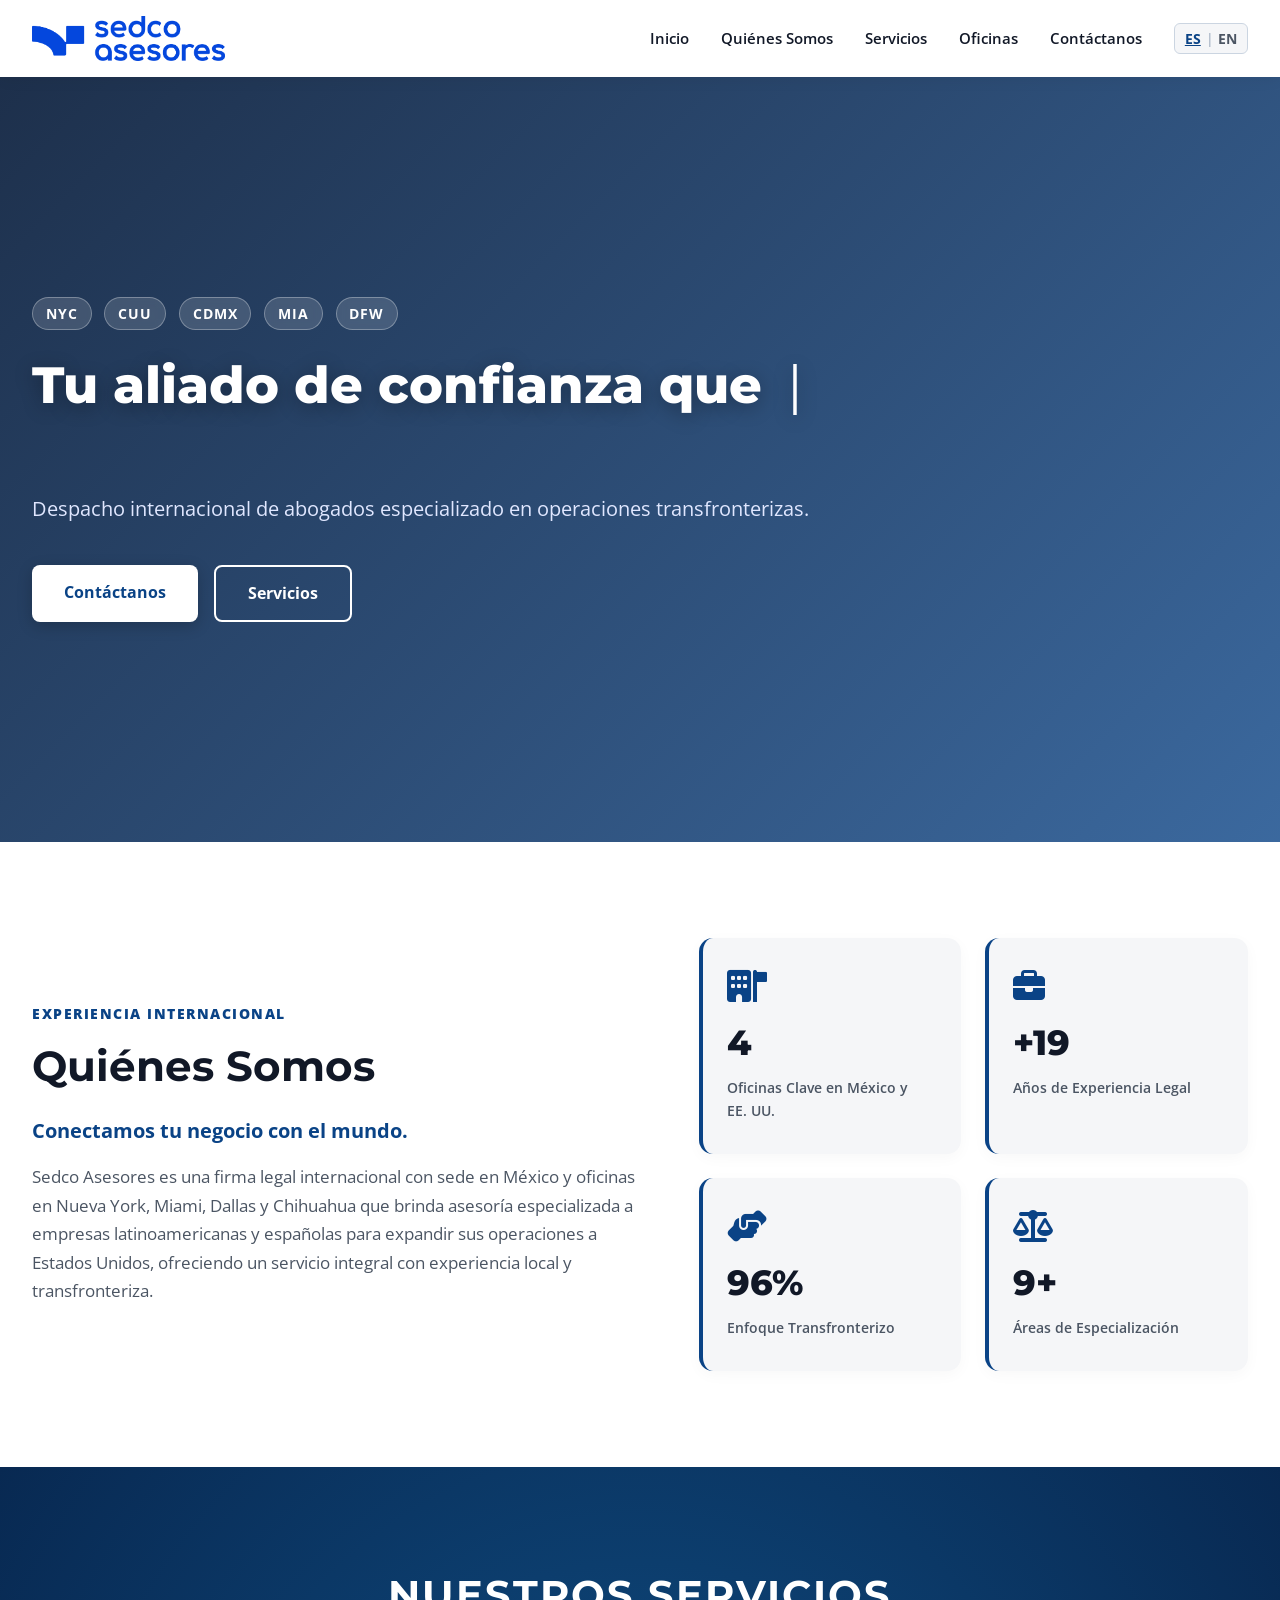
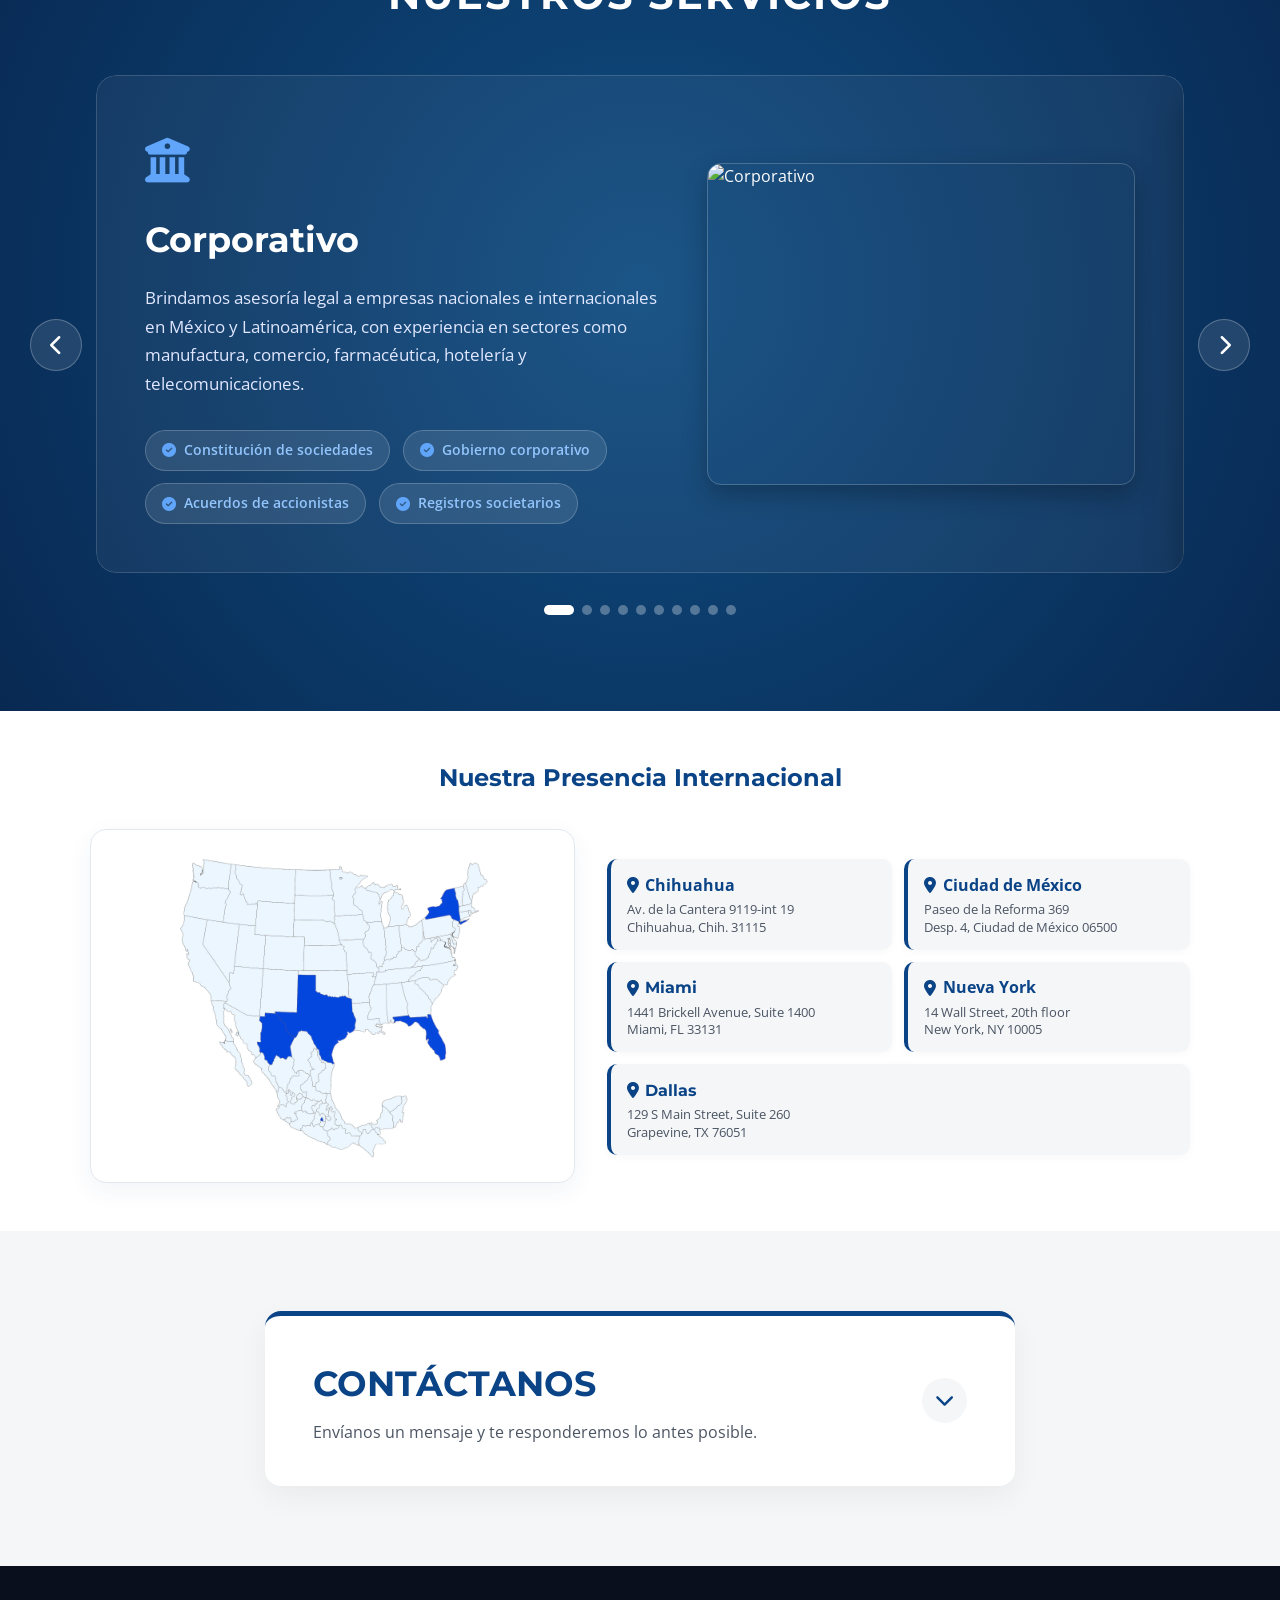
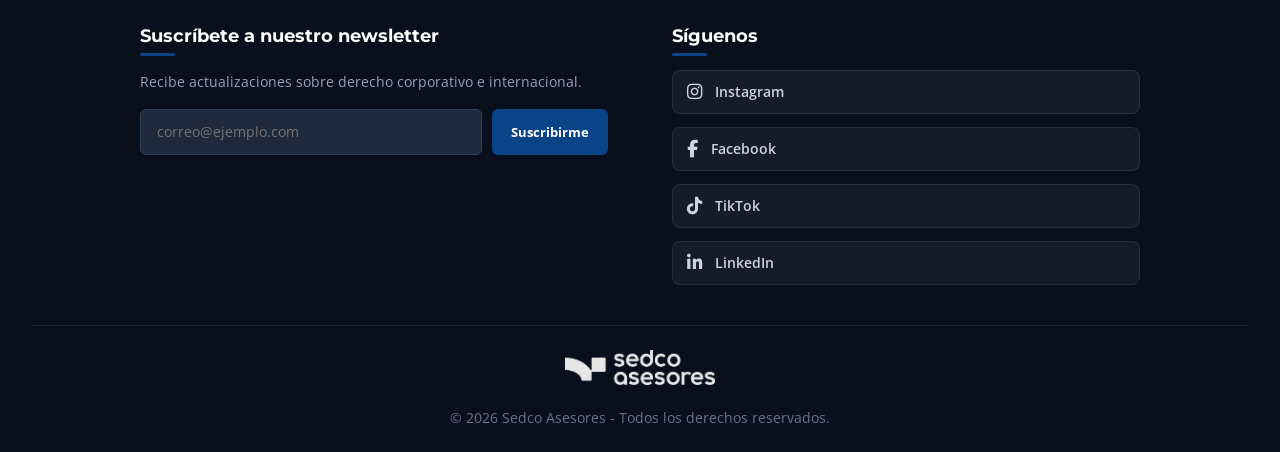
==== index.html @ 32674c5e "Codigo Final V6." ====
<!DOCTYPE html>
<html lang="es">
<head>
    <meta charset="UTF-8">
    <meta name="viewport" content="width=device-width, initial-scale=1.0">
    <title>Sedco Asesores</title>
    
    <!-- Favicon -->
    <link rel="icon" type="image/png" href="img/2025_Sedco_Asesores_Isotipo_Azul.png">
    
    <!-- FontAwesome & Google Fonts -->
    <link rel="stylesheet" href="https://cdnjs.cloudflare.com/ajax/libs/font-awesome/6.4.0/css/all.min.css">
    <link href="https://fonts.googleapis.com/css2?family=Montserrat:wght@600;700;800&family=Open+Sans:wght@400;600&display=swap" rel="stylesheet">
    <link rel="stylesheet" href="styles.css">
</head>
<body>

    <!-- Header / Navegación -->
    <header>
        <nav class="navbar">
            <a href="#" class="logo-link">
                <img src="img/2025_Sedco_Asesores_Logo2.png" alt="Sedco Asesores" class="nav-logo">
            </a>
            <div class="menu-toggle" onclick="toggleMenu()">
                <i class="fa-solid fa-bars"></i>
            </div>
            <ul class="nav-links" id="navLinks">
                <li><a href="javascript:void(0)" onclick="scrollToSection('inicio')" data-i18n="nav_home">Home</a></li>
                <li><a href="javascript:void(0)" onclick="scrollToSection('nosotros')" data-i18n="nav_about">Quiénes Somos</a></li>
                <li><a href="javascript:void(0)" onclick="scrollToSection('servicios')" data-i18n="nav_services">Servicios</a></li>
                <li><a href="javascript:void(0)" onclick="scrollToSection('oficinas')" data-i18n="nav_offices">Oficinas</a></li>
                <li><a href="javascript:void(0)" onclick="scrollToSection('contacto')" data-i18n="nav_contact">Contáctanos</a></li>
                <li>
                    <div class="lang-switch">
                        <button type="button" id="btn-es" class="lang-btn active" onclick="changeLanguage('es')">ES</button>
                        <span class="divider">|</span>
                        <button type="button" id="btn-en" class="lang-btn" onclick="changeLanguage('en')">EN</button>
                    </div>
                </li>
            </ul>
        </nav>
    </header>

    <!-- 1. Hero Section -->
    <section class="hero-fullscreen" id="inicio">
        <div class="hero-overlay">
            <div class="hero-content">
                <div class="location-badges">
                    <span>NYC</span>
                    <span>CUU</span>
                    <span>CDMX</span>
                    <span>MIA</span>
                    <span>DFW</span>
                </div>
                <h1 data-i18n="hero_title">Tu aliado de confianza que construye historias de éxito.</h1>
                <p class="subtitle" data-i18n="hero_subtitle">Despacho internacional de abogados especializado en operaciones transfronterizas.</p>
                <div class="hero-actions">
                    <a href="javascript:void(0)" onclick="scrollToSection('contacto')" class="btn-hero-primary" data-i18n="nav_contact">Contáctanos</a>
                    <a href="javascript:void(0)" onclick="scrollToSection('servicios')" class="btn-hero-secondary" data-i18n="nav_services">Servicios</a>
                </div>
            </div>
        </div>
    </section>

    <!-- 2. Quiénes Somos -->
    <section class="about" id="nosotros">
        <div class="about-container">
            <div class="about-text fade-in-left">
                <span class="section-tag" data-i18n="about_tag">EXPERIENCIA INTERNACIONAL</span>
                <h2 class="about-title" data-i18n="about_title">Quiénes Somos</h2>
                <div class="about-highlight" data-i18n="about_highlight">Conectamos tu negocio con el mundo.</div>
                <p data-i18n="about_text">Sedco Asesores es una firma legal internacional con sede en México y oficinas en Nueva York, Miami, Dallas y Chihuahua que brinda asesoría especializada a empresas latinoamericanas y españolas para expandir sus operaciones a Estados Unidos, ofreciendo un servicio integral con experiencia local y transfronteriza.</p>
            </div>
            <div class="about-stats-grid fade-in-right">
                <div class="stat-card">
                    <i class="fa-solid fa-building-flag stat-icon"></i>
                    <h3 class="counter" data-target="5">0</h3>
                    <p data-i18n="stat_offices">Oficinas Clave en México y<br>EE. UU.</p>
                </div>
                <div class="stat-card">
                    <i class="fa-solid fa-briefcase stat-icon"></i>
                    <h3 class="counter" data-prefix="+" data-target="20">0</h3>
                    <p data-i18n="stat_exp">Años de Experiencia Legal</p>
                </div>
                <div class="stat-card">
                    <i class="fa-solid fa-handshake-angle stat-icon"></i>
                    <h3 class="counter" data-target="100" data-suffix="%">0</h3>
                    <p data-i18n="stat_focus">Enfoque Transfronterizo</p>
                </div>
                <div class="stat-card">
                    <i class="fa-solid fa-scale-balanced stat-icon"></i>
                    <h3 class="counter" data-target="10" data-suffix="+">0</h3>
                    <p data-i18n="stat_areas">Áreas de Especialización</p>
                </div>
            </div>
        </div>
    </section>
    
    <!-- 3. Servicios en Carrusel -->
    <section class="services" id="servicios">
        <div class="services-header fade-in-up">
            <h2 data-i18n="services_title">NUESTROS SERVICIOS</h2>
        </div>

        <div class="carousel-container-full fade-in-up" style="transition-delay: 0.2s;">
            <button class="carousel-btn prev-btn" onclick="moveServiceSlide(-1)">
                <i class="fa-solid fa-chevron-left"></i>
            </button>
            <button class="carousel-btn next-btn" onclick="moveServiceSlide(1)">
                <i class="fa-solid fa-chevron-right"></i>
            </button>

            <div class="carousel-track-container">
                <div class="carousel-track" id="servicesTrack">
                    
                    <!-- Slide 1: Corporativo -->
                    <div class="carousel-slide-card">
                        <div class="slide-grid">
                            <div class="slide-info">
                                <div class="card-icon"><i class="fa-solid fa-building-columns"></i></div>
                                <h3 data-i18n="srv_corp_title">Corporativo</h3>
                                <p data-i18n="srv_corp_desc">Brindamos asesoría legal a empresas nacionales e internacionales en México y Latinoamérica, con experiencia en sectores como manufactura, comercio, farmacéutica, hotelería y telecomunicaciones.</p>
                                <div class="services-pills">
                                    <span class="pill"><i class="fa-solid fa-circle-check"></i> <span data-i18n="srv_corp_li1">Constitución de sociedades</span></span>
                                    <span class="pill"><i class="fa-solid fa-circle-check"></i> <span data-i18n="srv_corp_li2">Gobierno corporativo</span></span>
                                    <span class="pill"><i class="fa-solid fa-circle-check"></i> <span data-i18n="srv_corp_li3">Acuerdos de accionistas</span></span>
                                    <span class="pill"><i class="fa-solid fa-circle-check"></i> <span data-i18n="srv_corp_li4">Registros societarios</span></span>
                                </div>
                            </div>
                            <div class="slide-media">
                                <img src="https://images.unsplash.com/photo-1486406146926-c627a92ad1ab?auto=format&fit=crop&w=800&q=80" alt="Corporativo">
                            </div>
                        </div>
                    </div>

                    <!-- Slide 2: Fusiones y Adquisiciones -->
                    <div class="carousel-slide-card">
                        <div class="slide-grid">
                            <div class="slide-info">
                                <div class="card-icon"><i class="fa-solid fa-handshake"></i></div>
                                <h3 data-i18n="srv_ma_title">Fusiones y Adquisiciones</h3>
                                <p data-i18n="srv_ma_desc">Asesoramos a empresas e inversionistas en fusiones, escisiones y compraventas en México y Latinoamérica, abarcando reestructuración, auditoría, negociación y cierre de operaciones.</p>
                                <div class="services-pills">
                                    <span class="pill"><i class="fa-solid fa-circle-check"></i> <span data-i18n="srv_ma_li1">Fusión y escisión</span></span>
                                    <span class="pill"><i class="fa-solid fa-circle-check"></i> <span data-i18n="srv_ma_li2">Joint ventures</span></span>
                                    <span class="pill"><i class="fa-solid fa-circle-check"></i> <span data-i18n="srv_ma_li3">Compraventa de activos</span></span>
                                </div>
                            </div>
                            <div class="slide-media">
                                <img src="https://images.unsplash.com/photo-1521791136064-7986c2920216?auto=format&fit=crop&w=800&q=80" alt="Fusiones">
                            </div>
                        </div>
                    </div>

                    <!-- Slide 3: Contratos -->
                    <div class="carousel-slide-card">
                        <div class="slide-grid">
                            <div class="slide-info">
                                <div class="card-icon"><i class="fa-solid fa-file-contract"></i></div>
                                <h3 data-i18n="srv_contract_title">Contratos</h3>
                                <p data-i18n="srv_contract_desc">Creación de políticas contractuales corporativas que garanticen operaciones transparentes, justas y alineadas con el gobierno corporativo.</p>
                                <div class="services-pills">
                                    <span class="pill"><i class="fa-solid fa-circle-check"></i> <span data-i18n="srv_contract_li1">Políticas contractuales</span></span>
                                    <span class="pill"><i class="fa-solid fa-circle-check"></i> <span data-i18n="srv_contract_li2">Distribución y suministro</span></span>
                                    <span class="pill"><i class="fa-solid fa-circle-check"></i> <span data-i18n="srv_contract_li3">Factoraje y crédito</span></span>
                                </div>
                            </div>
                            <div class="slide-media">
                                <img src="https://images.unsplash.com/photo-1627518788331-b3b7fdaa382f?q=80&w=1025&auto=format&fit=crop&ixlib=rb-4.1.0&ixid=M3wxMjA3fDB8MHxwaG90by1wYWdlfHx8fGVufDB8fHx8fA%3D%3D" alt="Firma de contratos">
                            </div>
                        </div>
                    </div>

                    <!-- Slide 4: Inmobiliario -->
                    <div class="carousel-slide-card">
                        <div class="slide-grid">
                            <div class="slide-info">
                                <div class="card-icon"><i class="fa-solid fa-city"></i></div>
                                <h3 data-i18n="srv_realestate_title">Inmobiliario</h3>
                                <p data-i18n="srv_realestate_desc">Asesoramos en la adquisición, financiamiento y desarrollo de proyectos inmobiliarios residenciales, comerciales e industriales en México y EE. UU.</p>
                                <div class="services-pills">
                                    <span class="pill"><i class="fa-solid fa-circle-check"></i> <span data-i18n="srv_realestate_li1">Compraventa de inmuebles</span></span>
                                    <span class="pill"><i class="fa-solid fa-circle-check"></i> <span data-i18n="srv_realestate_li2">Proyectos turísticos</span></span>
                                    <span class="pill"><i class="fa-solid fa-circle-check"></i> <span data-i18n="srv_realestate_li3">Contratos de construcción</span></span>
                                </div>
                            </div>
                            <div class="slide-media">
                                <img src="https://images.unsplash.com/photo-1560518883-ce09059eeffa?auto=format&fit=crop&w=800&q=80" alt="Inmobiliario">
                            </div>
                        </div>
                    </div>

                    <!-- Slide 5: Propiedad Intelectual -->
                    <div class="carousel-slide-card">
                        <div class="slide-grid">
                            <div class="slide-info">
                                <div class="card-icon"><i class="fa-solid fa-registered"></i></div>
                                <h3 data-i18n="srv_ip_title">Propiedad Intelectual</h3>
                                <p data-i18n="srv_ip_desc">Representamos y asesoramos en la protección y defensa de derechos de propiedad intelectual a nivel internacional a través del Protocolo de Madrid.</p>
                                <div class="services-pills">
                                    <span class="pill"><i class="fa-solid fa-circle-check"></i> <span data-i18n="srv_ip_li1">Marcas</span></span>
                                    <span class="pill"><i class="fa-solid fa-circle-check"></i> <span data-i18n="srv_ip_li2">Derechos de autor</span></span>
                                    <span class="pill"><i class="fa-solid fa-circle-check"></i> <span data-i18n="srv_ip_li3">Secretos industriales</span></span>
                                </div>
                            </div>
                            <div class="slide-media">
                                <img src="./img/Marca Registrada.jpg" alt="Propiedad Intelectual">
                            </div>
                        </div>
                    </div>

                    <!-- Slide 6: Comercio Exterior -->
                    <div class="carousel-slide-card">
                        <div class="slide-grid">
                            <div class="slide-info">
                                <div class="card-icon"><i class="fa-solid fa-ship"></i></div>
                                <h3 data-i18n="srv_trade_title">Comercio Exterior</h3>
                                <p data-i18n="srv_trade_desc">Apoyo en operaciones de importación, exportación y regímenes aduaneros, así como programas IMMEX.</p>
                                <div class="services-pills">
                                    <span class="pill"><i class="fa-solid fa-circle-check"></i> <span data-i18n="srv_trade_li1">Avisos aduaneros</span></span>
                                    <span class="pill"><i class="fa-solid fa-circle-check"></i> <span data-i18n="srv_trade_li2">Certificados de origen</span></span>
                                    <span class="pill"><i class="fa-solid fa-circle-check"></i> <span data-i18n="srv_trade_li3">Cuotas compensatorias</span></span>
                                </div>
                            </div>
                            <div class="slide-media">
                                <img src="https://images.unsplash.com/photo-1578575437130-527eed3abbec?auto=format&fit=crop&w=800&q=80" alt="Comercio Exterior">
                            </div>
                        </div>
                    </div>

                    <!-- Slide 7: Regulatorio -->
                    <div class="carousel-slide-card">
                        <div class="slide-grid">
                            <div class="slide-info">
                                <div class="card-icon"><i class="fa-solid fa-microscope"></i></div>
                                <h3 data-i18n="srv_reg_title">Regulatorio</h3>
                                <p data-i18n="srv_reg_desc">Asesoría en cumplimiento regulatorio de productos específicos (medicamentos, alimentos, cosméticos, químicos) ante autoridades correspondientes.</p>
                                <div class="services-pills">
                                    <span class="pill"><i class="fa-solid fa-circle-check"></i> <span data-i18n="srv_reg_li1">Normas Mexicanas (NOM)</span></span>
                                    <span class="pill"><i class="fa-solid fa-circle-check"></i> <span data-i18n="srv_reg_li2">COFEPRIS y FDA</span></span>
                                    <span class="pill"><i class="fa-solid fa-circle-check"></i> <span data-i18n="srv_reg_li3">Licencias sanitarias</span></span>
                                </div>
                            </div>
                            <div class="slide-media">
                                <img src="https://images.unsplash.com/photo-1532187863486-abf9dbad1b69?auto=format&fit=crop&w=800&q=80" alt="Regulatorio">
                            </div>
                        </div>
                    </div>

                    <!-- Slide 8: Adquisiciones Públicas -->
                    <div class="carousel-slide-card">
                        <div class="slide-grid">
                            <div class="slide-info">
                                <div class="card-icon"><i class="fa-solid fa-landmark"></i></div>
                                <h3 data-i18n="srv_gov_title">Adquisiciones Públicas</h3>
                                <p data-i18n="srv_gov_desc">Asesoría integral en licitaciones y contratos gubernamentales en México, desde la preparación hasta la resolución de controversias.</p>
                                <div class="services-pills">
                                    <span class="pill"><i class="fa-solid fa-circle-check"></i> <span data-i18n="srv_gov_li1">Licitaciones directas</span></span>
                                    <span class="pill"><i class="fa-solid fa-circle-check"></i> <span data-i18n="srv_gov_li2">Empresas extranjeras</span></span>
                                    <span class="pill"><i class="fa-solid fa-circle-check"></i> <span data-i18n="srv_gov_li3">Controversias y Tribunales</span></span>
                                </div>
                            </div>
                            <div class="slide-media">
                                <img src="https://images.unsplash.com/photo-1477959858617-67f85cf4f1df?auto=format&fit=crop&w=800&q=80" alt="Adquisiciones Públicas">
                            </div>
                        </div>
                    </div>

                    <!-- Slide 9: Marcas de Lujo -->
                    <div class="carousel-slide-card">
                        <div class="slide-grid">
                            <div class="slide-info">
                                <div class="card-icon"><i class="fa-solid fa-gem"></i></div>
                                <h3 data-i18n="srv_luxury_title">Marcas de Lujo</h3>
                                <p data-i18n="srv_luxury_desc">Soluciones creativas e integrales para marcas internacionales de lujo en México para mantener su imagen y estándares de mercado.</p>
                                <div class="services-pills">
                                    <span class="pill"><i class="fa-solid fa-circle-check"></i> <span data-i18n="srv_luxury_li1">Estrategia Go to Market</span></span>
                                    <span class="pill"><i class="fa-solid fa-circle-check"></i> <span data-i18n="srv_luxury_li2">Contratos store in store</span></span>
                                    <span class="pill"><i class="fa-solid fa-circle-check"></i> <span data-i18n="srv_luxury_li3">Franquicias de lujo</span></span>
                                </div>
                            </div>
                            <div class="slide-media">
                                <img src="https://images.unsplash.com/photo-1441986300917-64674bd600d8?auto=format&fit=crop&w=800&q=80" alt="Marcas de Lujo">
                            </div>
                        </div>
                    </div>

                    <!-- Slide 10: Laboral y Migratorio -->
                    <div class="carousel-slide-card">
                        <div class="slide-grid">
                            <div class="slide-info">
                                <div class="card-icon"><i class="fa-solid fa-passport"></i></div>
                                <h3 data-i18n="srv_labor_title">Laboral y Migratorio</h3>
                                <p data-i18n="srv_labor_desc">Gestión integral de contratación de personal ejecutivo, cumplimiento de normativas laborales transfronterizas y visados corporativos.</p>
                                <div class="services-pills">
                                    <span class="pill"><i class="fa-solid fa-circle-check"></i> <span data-i18n="srv_labor_li1">Contratación ejecutiva</span></span>
                                    <span class="pill"><i class="fa-solid fa-circle-check"></i> <span data-i18n="srv_labor_li2">Visados corporativos</span></span>
                                    <span class="pill"><i class="fa-solid fa-circle-check"></i> <span data-i18n="srv_labor_li3">Auditorías laborales</span></span>
                                </div>
                            </div>
                            <div class="slide-media">
                                <img src="https://images.unsplash.com/photo-1434030216411-0b793f4b4173?auto=format&fit=crop&w=800&q=80" alt="Laboral y Migratorio">
                            </div>
                        </div>
                    </div>

                </div>
            </div>

            <!-- Indicadores (Puntos) -->
            <div class="carousel-dots-services" id="servicesDots"></div>
        </div>
    </section>

    <!-- 4. Oficinas / Cobertura -->
    <section class="offices" id="oficinas">
        <div class="offices-container">
            <h2 class="fade-in-up" style="text-align: center; color: var(--primary-blue); margin-bottom: 2rem;" data-i18n="offices_title">Nuestra Presencia Internacional</h2>
            
            <div class="offices-layout">
                <!-- Columna Izquierda: Imagen del Mapa -->
                <div class="offices-map-col fade-in-left">
                    <div class="map-image-container">
                        <img src="img/mapa_cobertura.png.jpeg" alt="Mapa de Presencia Internacional Sedco Asesores" class="offices-map-img">
                    </div>
                </div>

                <!-- Columna Derecha: Tarjetas en Grid de 2 Columnas -->
                <div class="offices-cards-col fade-in-right">
                    
                    <div class="office-card" onclick="window.open('https://www.google.com/maps/search/?api=1&query=Av.+de+la+Cantera+9119,+Chihuahua', '_blank')">
                        <h3><i class="fa-solid fa-location-dot"></i> <span data-i18n="off_chihuahua">Chihuahua</span></h3>
                        <p>Av. de la Cantera 9119-int 19<br>Chihuahua, Chih. 31115</p>
                    </div>

                    <div class="office-card" onclick="window.open('https://www.google.com/maps/search/?api=1&query=Paseo+de+la+Reforma+369,+Col.+Cuauhtemoc,+Ciudad+de+Mexico', '_blank')">
                        <h3><i class="fa-solid fa-location-dot"></i> <span data-i18n="off_cdmx">Ciudad de México</span></h3>
                        <p>Paseo de la Reforma 369<br>Desp. 4, Ciudad de México 06500</p>
                    </div>
                    
                    <div class="office-card" onclick="window.open('https://www.google.com/maps/search/?api=1&query=1441+Brickell+Avenue,+Suite+1400,+Miami,+FL+33131', '_blank')">
                        <h3><i class="fa-solid fa-location-dot"></i> Miami</h3>
                        <p>1441 Brickell Avenue, Suite 1400<br>Miami, FL 33131</p>
                    </div>
                    
                    <div class="office-card" onclick="window.open('https://www.google.com/maps/search/?api=1&query=14+Wall+Street,+New+York,+NY+10005', '_blank')">
                        <h3><i class="fa-solid fa-location-dot"></i> <span data-i18n="off_ny">Nueva York</span></h3>
                        <p>14 Wall Street, 20th floor<br>New York, NY 10005</p>
                    </div>
                    
                    <div class="office-card" onclick="window.open('https://www.google.com/maps/search/?api=1&query=129+S+Main+Street,+Suite+260,+Grapevine,+TX+76051', '_blank')">
                        <h3><i class="fa-solid fa-location-dot"></i> Dallas</h3>
                        <p>129 S Main Street, Suite 260<br>Grapevine, TX 76051</p>
                    </div>

                </div>
            </div>
        </div>
    </section>

    <!-- 5. Contacto -->
    <section class="contact" id="contacto">
        <div class="contact-card-box fade-in-up">
            <div class="contact-header toggle-header" onclick="toggleContactForm()">
                <div class="contact-title-group">
                    <h2 data-i18n="contact_title">CONTÁCTANOS</h2>
                    <p data-i18n="contact_subtitle">Envíanos un mensaje y te responderemos lo antes posible.</p>
                </div>
                <div class="toggle-icon-box">
                    <i class="fa-solid fa-chevron-down" id="contactIcon"></i>
                </div>
            </div>
            
            <div class="contact-form-wrapper" id="contactFormWrapper">
                <form class="contact-form" action="#" method="POST">
                    <div class="form-group">
                        <label data-i18n="lbl_name">Nombre Completo *</label>
                        <input type="text" name="Nombre" required>
                    </div>
                    <div class="form-group">
                        <label data-i18n="lbl_email">Email *</label>
                        <input type="email" name="Correo" required>
                    </div>
                    <div class="form-group">
                        <label data-i18n="lbl_message">Mensaje *</label>
                        <textarea rows="4" name="Mensaje" required></textarea>
                    </div>
                    <button type="submit" class="btn-submit" data-i18n="btn_send">Enviar Mensaje</button>
                </form>
            </div>
        </div>
    </section>

    <!-- 6. Footer -->
    <footer class="footer-section">
        <div class="footer-container">
            <div class="footer-col newsletter-col">
                <h4 data-i18n="newsletter_title">Suscríbete a nuestro newsletter</h4>
                <p data-i18n="newsletter_desc">Recibe actualizaciones sobre derecho corporativo e internacional.</p>
                <form class="newsletter-form" onsubmit="event.preventDefault(); alert('¡Gracias por suscribirte!');">
                    <input type="email" placeholder="correo@ejemplo.com" required>
                    <button type="submit" data-i18n="newsletter_btn">Suscribirme</button>
                </form>
            </div>

            <div class="footer-col social-col">
                <h4 data-i18n="footer_social_title">Síguenos</h4>
                <div class="social-links-grid">
                    <a href="https://www.instagram.com/sedco_asesores/" target="_blank" class="social-btn instagram" title="Instagram">
                        <i class="fa-brands fa-instagram"></i>
                        <span>Instagram</span>
                    </a>
                    <a href="https://www.facebook.com/profile.php?id=61582775624234" target="_blank" class="social-btn facebook" title="Facebook">
                        <i class="fa-brands fa-facebook-f"></i>
                        <span>Facebook</span>
                    </a>
                    <a href="https://www.tiktok.com/@sedco_asesores" target="_blank" class="social-btn tiktok" title="TikTok">
                        <i class="fa-brands fa-tiktok"></i>
                        <span>TikTok</span>
                    </a>
                    <a href="https://www.linkedin.com/company/sedco-asesores/" target="_blank" class="social-btn linkedin" title="LinkedIn">
                        <i class="fa-brands fa-linkedin-in"></i>
                        <span>LinkedIn</span>
                    </a>
                </div>
            </div>
        </div>

        <div class="footer-bottom">
            <img src="img/2025_Sedco_Asesores_Logo_Blanco.png" alt="Sedco Asesores" class="footer-logo">
            <p>&copy; 2026 Sedco Asesores - <span data-i18n="footer_rights">Todos los derechos reservados.</span></p>
        </div>
    </footer>

    <script src="script.js"></script>
</body>
</html>
---- styles.css ----
/* Variables y Configuración Global */
:root {
    --primary-blue: #0A4386;
    --accent-blue: #0056B3;
    --light-bg: #F5F6F8;
    --card-bg: #FFFFFF;
    --dark: #111827;
    --gray-text: #4B5563;
    --white: #FFFFFF;
}

* {
    margin: 0;
    padding: 0;
    box-sizing: border-box;
    font-family: 'Open Sans', sans-serif;
}

html {
    scroll-behavior: smooth;
}

section {
    scroll-margin-top: 80px;
}

body {
    background-color: var(--white);
    color: var(--dark);
    line-height: 1.6;
}

h1, h2, h3, h4, .font-heading {
    font-family: 'Montserrat', sans-serif;
}

/* Header & Navegación */
header {
    position: sticky;
    top: 0;
    background: rgba(255, 255, 255, 0.98);
    box-shadow: 0 2px 15px rgba(0,0,0,0.06);
    z-index: 1000;
}

.navbar {
    max-width: 1280px;
    margin: 0 auto;
    display: flex;
    justify-content: space-between;
    align-items: center;
    padding: 1rem 2rem;
}

.nav-logo {
    height: 45px;
    width: auto;
    display: block;
}

.footer-logo {
    height: 35px;
    width: auto;
    margin-bottom: 1rem;
    opacity: 0.9;
}

.nav-links {
    display: flex;
    gap: 2rem;
    list-style: none;
    align-items: center;
}

.nav-links a {
    text-decoration: none;
    color: var(--dark);
    font-weight: 600;
    font-size: 0.95rem;
    transition: color 0.3s;
}

.nav-links a:hover {
    color: var(--primary-blue);
}

.lang-switch {
    display: inline-flex;
    align-items: center;
    gap: 0.3rem;
    background: var(--light-bg);
    border: 1px solid #CBD5E1;
    padding: 0.2rem 0.6rem;
    border-radius: 6px;
}

.lang-btn {
    background: transparent;
    border: none;
    font-size: 0.85rem;
    font-weight: 700;
    color: var(--gray-text);
    cursor: pointer;
    transition: color 0.2s ease;
}

.lang-btn.active {
    color: var(--primary-blue);
    text-decoration: underline;
}

.lang-switch .divider {
    color: #94A3B8;
    font-size: 0.85rem;
}

.menu-toggle {
    display: none;
    font-size: 1.5rem;
    cursor: pointer;
    color: var(--dark);
}

/* Hero Section */
.hero-fullscreen {
    background: linear-gradient(135deg, rgba(10, 30, 60, 0.92) 0%, rgba(10, 67, 134, 0.8) 100%), 
                url('https://images.unsplash.com/photo-1486406146926-c627a92ad1ab?auto=format&fit=crop&w=1920&q=80') center/cover no-repeat;
    min-height: 85vh;
    display: flex;
    align-items: center;
    color: var(--white);
    position: relative;
}

.hero-overlay {
    max-width: 1280px;
    margin: 0 auto;
    padding: 4rem 2rem;
    width: 100%;
}

.hero-content {
    max-width: 800px;
}

.location-badges {
    display: flex;
    gap: 0.8rem;
    margin-bottom: 1.5rem;
    flex-wrap: wrap;
}

.location-badges span {
    background: rgba(255, 255, 255, 0.15);
    border: 1px solid rgba(255, 255, 255, 0.3);
    padding: 0.3rem 0.8rem;
    border-radius: 50px;
    font-size: 0.85rem;
    font-weight: 700;
    letter-spacing: 1px;
    backdrop-filter: blur(5px);
}

.hero-content h1 {
    font-size: 3.2rem;
    font-weight: 800;
    line-height: 1.15;
    margin-bottom: 1.2rem;
    color: var(--white);
    text-shadow: 0 4px 20px rgba(0,0,0,0.3);
    min-height: 120px;
}

.hero-content p.subtitle {
    font-size: 1.25rem;
    color: #E0E7FF;
    margin-bottom: 2.5rem;
    line-height: 1.6;
}

.hero-actions {
    display: flex;
    gap: 1rem;
    flex-wrap: wrap;
}

.btn-hero-primary {
    background: var(--white);
    color: var(--primary-blue);
    padding: 0.9rem 2rem;
    border-radius: 8px;
    font-weight: 700;
    text-decoration: none;
    transition: all 0.3s ease;
    box-shadow: 0 4px 15px rgba(0,0,0,0.2);
}

.btn-hero-primary:hover {
    background: #E0E7FF;
    transform: translateY(-2px);
}

.btn-hero-secondary {
    background: transparent;
    border: 2px solid var(--white);
    color: var(--white);
    padding: 0.85rem 2rem;
    border-radius: 8px;
    font-weight: 700;
    text-decoration: none;
    transition: all 0.3s ease;
}

.btn-hero-secondary:hover {
    background: rgba(255, 255, 255, 0.15);
    transform: translateY(-2px);
}

/* Quiénes Somos */
.about {
    padding: 6rem 2rem;
    background-color: var(--white);
}

.about-container {
    max-width: 1280px;
    margin: 0 auto;
    display: grid;
    grid-template-columns: 1.1fr 1fr;
    gap: 4rem;
    align-items: center;
}

.section-tag {
    color: var(--primary-blue);
    font-weight: 800;
    font-size: 0.85rem;
    letter-spacing: 1.5px;
    display: block;
    margin-bottom: 0.5rem;
}

.about-title {
    font-size: 2.6rem;
    color: var(--dark);
    margin-bottom: 1rem;
}

.about-highlight {
    font-size: 1.25rem;
    font-weight: 700;
    color: var(--primary-blue);
    margin-bottom: 1rem;
}

.about-text p {
    color: var(--gray-text);
    line-height: 1.7;
    font-size: 1.05rem;
}

.about-stats-grid {
    display: grid;
    grid-template-columns: repeat(2, 1fr);
    gap: 1.5rem;
}

.stat-card {
    background: var(--light-bg);
    padding: 2rem 1.5rem;
    border-radius: 14px;
    border-left: 4px solid var(--primary-blue);
    box-shadow: 0 4px 15px rgba(0,0,0,0.03);
    transition: transform 0.3s ease;
}

.stat-card:hover {
    transform: translateY(-4px);
}

.stat-icon {
    font-size: 2rem;
    color: var(--primary-blue);
    margin-bottom: 0.8rem;
}

.stat-card h3 {
    font-size: 2.2rem;
    font-weight: 800;
    color: var(--dark);
    margin-bottom: 0.3rem;
}

.stat-card p {
    font-size: 0.9rem;
    font-weight: 600;
    color: var(--gray-text);
}

/* Sección de Servicios */
.services {
    padding: 6rem 0;
    background: radial-gradient(circle at center, #0F4C81 0%, #082952 100%);
    color: var(--white);
    width: 100%;
    overflow: hidden;
}

.services-header {
    text-align: center;
    margin-bottom: 3rem;
    padding: 0 2rem;
}

.services-header h2 {
    font-size: 2.5rem;
    letter-spacing: 2px;
    color: var(--white);
}

.carousel-container-full {
    max-width: 1200px;
    margin: 0 auto;
    position: relative;
    padding: 0 3.5rem;
}

.carousel-track-container {
    overflow: hidden;
    border-radius: 20px;
}

.carousel-track {
    display: flex;
    transition: transform 0.5s ease-in-out;
}

.carousel-slide-card {
    min-width: 100%;
    background: rgba(255, 255, 255, 0.05);
    border: 1px solid rgba(255, 255, 255, 0.15);
    backdrop-filter: blur(12px);
    border-radius: 20px;
    padding: 3rem;
    box-sizing: border-box;
    box-shadow: 0 20px 40px rgba(0,0,0,0.3);
}

.slide-grid {
    display: grid;
    grid-template-columns: 1.2fr 1fr;
    gap: 3rem;
    align-items: center;
}

.card-icon {
    font-size: 2.8rem;
    color: #60A5FA;
    margin-bottom: 1rem;
}

.slide-info h3 {
    font-size: 2.2rem;
    color: var(--white);
    margin-bottom: 1rem;
    font-family: 'Montserrat', sans-serif;
}

.slide-info p {
    font-size: 1.05rem;
    color: #E0E7FF;
    line-height: 1.7;
    margin-bottom: 2rem;
}

.services-pills {
    display: flex;
    flex-wrap: wrap;
    gap: 0.8rem;
}

.pill {
    background: rgba(255, 255, 255, 0.1);
    border: 1px solid rgba(255, 255, 255, 0.2);
    padding: 0.5rem 1rem;
    border-radius: 50px;
    font-size: 0.88rem;
    font-weight: 600;
    color: #93C5FD;
    display: inline-flex;
    align-items: center;
    gap: 0.5rem;
}

.pill i {
    color: #60A5FA;
}

.slide-media {
    overflow: hidden; 
    border-radius: 14px;
    border: 1px solid rgba(255, 255, 255, 0.2);
    box-shadow: 0 10px 25px rgba(0,0,0,0.25);
}

.slide-media img {
    width: 100%;
    height: 320px;
    object-fit: cover;
    transition: transform 0.7s cubic-bezier(0.25, 0.46, 0.45, 0.94);
    display: block;
}

.carousel-slide-card:hover .slide-media img {
    transform: scale(1.08); 
}

.carousel-btn {
    position: absolute;
    top: 50%;
    transform: translateY(-50%);
    background: rgba(255, 255, 255, 0.1);
    color: var(--white);
    border: 1px solid rgba(255, 255, 255, 0.25);
    width: 52px;
    height: 52px;
    border-radius: 50%;
    cursor: pointer;
    z-index: 10;
    display: flex;
    align-items: center;
    justify-content: center;
    font-size: 1.3rem;
    transition: all 0.3s ease;
}

.carousel-btn:hover {
    background: var(--white);
    color: #0F4C81;
    transform: translateY(-50%) scale(1.1);
    box-shadow: 0 0 15px rgba(255,255,255,0.4);
}

.prev-btn { left: -10px; }
.next-btn { right: -10px; }

.carousel-dots-services {
    display: flex;
    justify-content: center;
    gap: 8px;
    margin-top: 2rem;
}

.dot-service {
    width: 10px;
    height: 10px;
    background: rgba(255, 255, 255, 0.3);
    border-radius: 50%;
    cursor: pointer;
    transition: all 0.3s ease;
}

.dot-service.active {
    background: var(--white);
    width: 30px;
    border-radius: 10px;
}

/* =========================================
   OFICINAS / COBERTURA (VERSIÓN COMPACTA)
   ========================================= */
.offices {
    padding: 3rem 2rem;
    background-color: var(--white);
}

.offices-container {
    max-width: 1100px;
    margin: 0 auto;
}

.offices-layout {
    display: grid;
    grid-template-columns: 1fr 1.2fr;
    gap: 2rem;
    align-items: center; 
}

/* Contenedor e Imagen del Mapa */
.offices-map-col {
    display: flex;
    justify-content: center;
    align-items: center;
}

.map-image-container {
    width: 100%;
    background: var(--white);
    border-radius: 16px;
    border: 1px solid #E2E8F0;
    box-shadow: 0 8px 25px rgba(10, 67, 134, 0.06);
    padding: 1rem;
    display: flex;
    justify-content: center;
    align-items: center;
}

.offices-map-img {
    width: 100%;
    height: auto;
    max-height: 320px;
    object-fit: contain;
    display: block;
}

/* Tarjetas en Grid de 2 Columnas */
.offices-cards-col {
    display: grid;
    grid-template-columns: repeat(2, 1fr);
    gap: 0.75rem;
}

.office-card {
    background: var(--light-bg);
    padding: 0.85rem 1rem;
    border-radius: 10px;
    border-left: 4px solid var(--primary-blue);
    box-shadow: 0 2px 10px rgba(0,0,0,0.03);
    transition: transform 0.2s ease, box-shadow 0.2s ease, background-color 0.2s ease;
    cursor: pointer;
}

/* La última tarjeta (Dallas) ocupa 2 columnas para centrarse */
.office-card:last-child {
    grid-column: span 2;
}

.office-card h3 {
    font-size: 1rem;
    color: var(--primary-blue);
    margin-bottom: 0.2rem;
    display: flex;
    align-items: center;
    gap: 0.4rem;
}

.office-card p {
    font-size: 0.8rem;
    color: var(--gray-text);
    line-height: 1.35;
    margin: 0;
}

.office-card:hover {
    transform: translateY(-2px);
    box-shadow: 0 8px 20px rgba(10, 67, 134, 0.08);
    background: #FFFFFF;
}

/* Sección de Contacto */
.contact {
    padding: 5rem 2rem;
    background-color: var(--light-bg);
}

.contact-card-box {
    max-width: 750px;
    margin: 0 auto;
    background: var(--white);
    padding: 2.5rem 3rem;
    border-radius: 16px;
    box-shadow: 0 10px 30px rgba(0,0,0,0.05);
    border-top: 5px solid var(--primary-blue);
}

.toggle-header {
    cursor: pointer;
    display: flex;
    justify-content: space-between;
    align-items: center;
    transition: opacity 0.3s ease;
    user-select: none;
}

.toggle-header:hover {
    opacity: 0.8;
}

.contact-title-group h2 {
    font-size: 2.2rem;
    color: var(--primary-blue);
    margin-bottom: 0.5rem;
}

.contact-title-group p {
    color: var(--gray-text);
}

.toggle-icon-box {
    background: var(--light-bg);
    width: 45px;
    height: 45px;
    border-radius: 50%;
    display: flex;
    align-items: center;
    justify-content: center;
    color: var(--primary-blue);
    font-size: 1.2rem;
    transition: transform 0.4s ease, background 0.3s ease;
}

.toggle-icon-box.rotate {
    transform: rotate(180deg);
    background: var(--primary-blue);
    color: var(--white);
}

.contact-form-wrapper {
    max-height: 0;
    overflow: hidden;
    opacity: 0;
    transition: max-height 0.6s cubic-bezier(0.4, 0, 0.2, 1), opacity 0.5s ease, margin-top 0.4s ease;
}

.contact-form-wrapper.open {
    max-height: 700px;
    opacity: 1;
    margin-top: 2.5rem;
}

.contact-form .form-group {
    margin-bottom: 1.4rem;
}

.contact-form label {
    display: block;
    margin-bottom: 0.4rem;
    font-size: 0.95rem;
    font-weight: 600;
    color: var(--dark);
}

.contact-form input, .contact-form textarea {
    width: 100%;
    padding: 0.9rem 1rem;
    background: #F8FAFC;
    border: 1.5px solid #E2E8F0;
    border-radius: 8px;
    color: var(--dark);
    font-size: 0.95rem;
    outline: none;
    transition: all 0.2s ease;
}

.contact-form input:focus, .contact-form textarea:focus {
    border-color: var(--primary-blue);
    background: var(--white);
    box-shadow: 0 0 0 4px rgba(10, 67, 134, 0.08);
}

.btn-submit {
    width: 100%;
    padding: 1rem;
    background: var(--primary-blue);
    color: var(--white);
    border: none;
    border-radius: 8px;
    font-size: 1.05rem;
    font-weight: 700;
    cursor: pointer;
    transition: background 0.3s;
}

.btn-submit:hover {
    background: var(--accent-blue);
}

/* Footer */
.footer-section {
    background-color: #0A0F1D;
    color: var(--white);
    padding: 3.5rem 2rem 1.5rem 2rem;
}

.footer-container {
    max-width: 1000px;
    margin: 0 auto;
    display: grid;
    grid-template-columns: 1fr 1fr;
    gap: 4rem;
    align-items: start;
    margin-bottom: 2.5rem;
}

.footer-col h4 {
    font-family: 'Montserrat', sans-serif;
    font-size: 1.1rem;
    font-weight: 700;
    color: var(--white);
    margin-bottom: 1.2rem;
    position: relative;
}

.footer-col h4::after {
    content: '';
    position: absolute;
    bottom: -6px;
    left: 0;
    width: 35px;
    height: 3px;
    background: var(--primary-blue);
    border-radius: 2px;
}

.newsletter-col p {
    color: #94A3B8;
    font-size: 0.9rem;
    margin-bottom: 1rem;
}

.newsletter-form {
    display: flex;
    gap: 0.6rem;
}

.newsletter-form input {
    flex: 1;
    padding: 0.8rem 1rem;
    background: #1E293B;
    border: 1px solid #334155;
    border-radius: 6px;
    color: var(--white);
    outline: none;
    font-size: 0.9rem;
}

.newsletter-form button {
    padding: 0.8rem 1.2rem;
    background: var(--primary-blue);
    color: var(--white);
    border: none;
    border-radius: 6px;
    font-weight: 700;
    cursor: pointer;
    transition: background 0.3s;
}

.newsletter-form button:hover {
    background: var(--accent-blue);
}

.social-links-grid {
    display: flex;
    flex-direction: column;
    gap: 0.8rem;
}

.social-btn {
    display: inline-flex;
    align-items: center;
    gap: 0.8rem;
    color: #CBD5E1;
    text-decoration: none;
    font-size: 0.9rem;
    font-weight: 600;
    padding: 0.6rem 0.9rem;
    border-radius: 8px;
    background: rgba(255, 255, 255, 0.05);
    border: 1px solid rgba(255, 255, 255, 0.08);
    transition: all 0.3s ease;
}

.social-btn i {
    font-size: 1.1rem;
}

.social-btn:hover {
    transform: translateY(-2px);
    color: var(--white);
}

.social-btn.instagram:hover {
    background: linear-gradient(45deg, #f09433, #e6683c, #dc2743, #cc2366, #bc1888);
    border-color: transparent;
}

.social-btn.facebook:hover {
    background: #1877F2;
    border-color: transparent;
}

.social-btn.tiktok:hover {
    background: #000000;
    border-color: #25F4EE;
    color: #25F4EE;
}

.social-btn.linkedin:hover {
    background: #0077B5;
    border-color: transparent;
}

.footer-bottom {
    text-align: center;
    border-top: 1px solid #1E293B;
    padding-top: 1.5rem;
    color: #64748B;
    font-size: 0.85rem;
}

.type-cursor {
    font-weight: 400;
    color: var(--white);
    animation: blink 0.8s infinite;
    margin-left: 4px;
}

@keyframes blink {
    0%, 100% { opacity: 1; }
    50% { opacity: 0; }
}

/* =========================================
   ANIMACIONES DE SCROLL Y REVEAL
   ========================================= */
.fade-in-up {
    opacity: 0;
    transform: translateY(40px);
    transition: opacity 0.8s ease-out, transform 0.8s ease-out;
    will-change: opacity, transform;
}

.fade-in-left {
    opacity: 0;
    transform: translateX(-50px);
    transition: opacity 0.8s ease-out, transform 0.8s ease-out;
    will-change: opacity, transform;
}

.fade-in-right {
    opacity: 0;
    transform: translateX(50px);
    transition: opacity 0.8s ease-out, transform 0.8s ease-out;
    will-change: opacity, transform;
}

.fade-in-up.visible, 
.fade-in-left.visible, 
.fade-in-right.visible {
    opacity: 1;
    transform: translate(0, 0);
}

/* RESPONSIVE DESIGN */
@media (max-width: 900px) {
    .nav-logo {
        height: 35px;
    }
    .hero-content h1 {
        font-size: 2.3rem;
        min-height: 100px;
    }
    .about-container {
        grid-template-columns: 1fr;
        gap: 2.5rem;
    }
    .menu-toggle {
        display: block;
    }
    .nav-links {
        display: none;
        flex-direction: column;
        position: absolute;
        top: 100%;
        left: 0;
        right: 0;
        background: white;
        padding: 1.5rem;
        box-shadow: 0 10px 20px rgba(0,0,0,0.1);
    }
    .nav-links.active {
        display: flex;
    }
    .slide-grid {
        grid-template-columns: 1fr;
        gap: 2rem;
    }
    .slide-media img {
        height: 220px;
    }
    .carousel-container-full {
        padding: 0 1rem;
    }
    .carousel-btn {
        display: none;
    }
    
    .offices-layout {
        grid-template-columns: 1fr;
        gap: 2rem;
    }

    .offices-cards-col {
        grid-template-columns: 1fr;
    }

    .office-card:last-child {
        grid-column: span 1;
    }
    
    .footer-container {
        grid-template-columns: 1fr;
        gap: 2.5rem;
    }
    .newsletter-form {
        flex-direction: column;
    }
    
    .fade-in-left, .fade-in-right {
        transform: translateY(30px);
    }
}
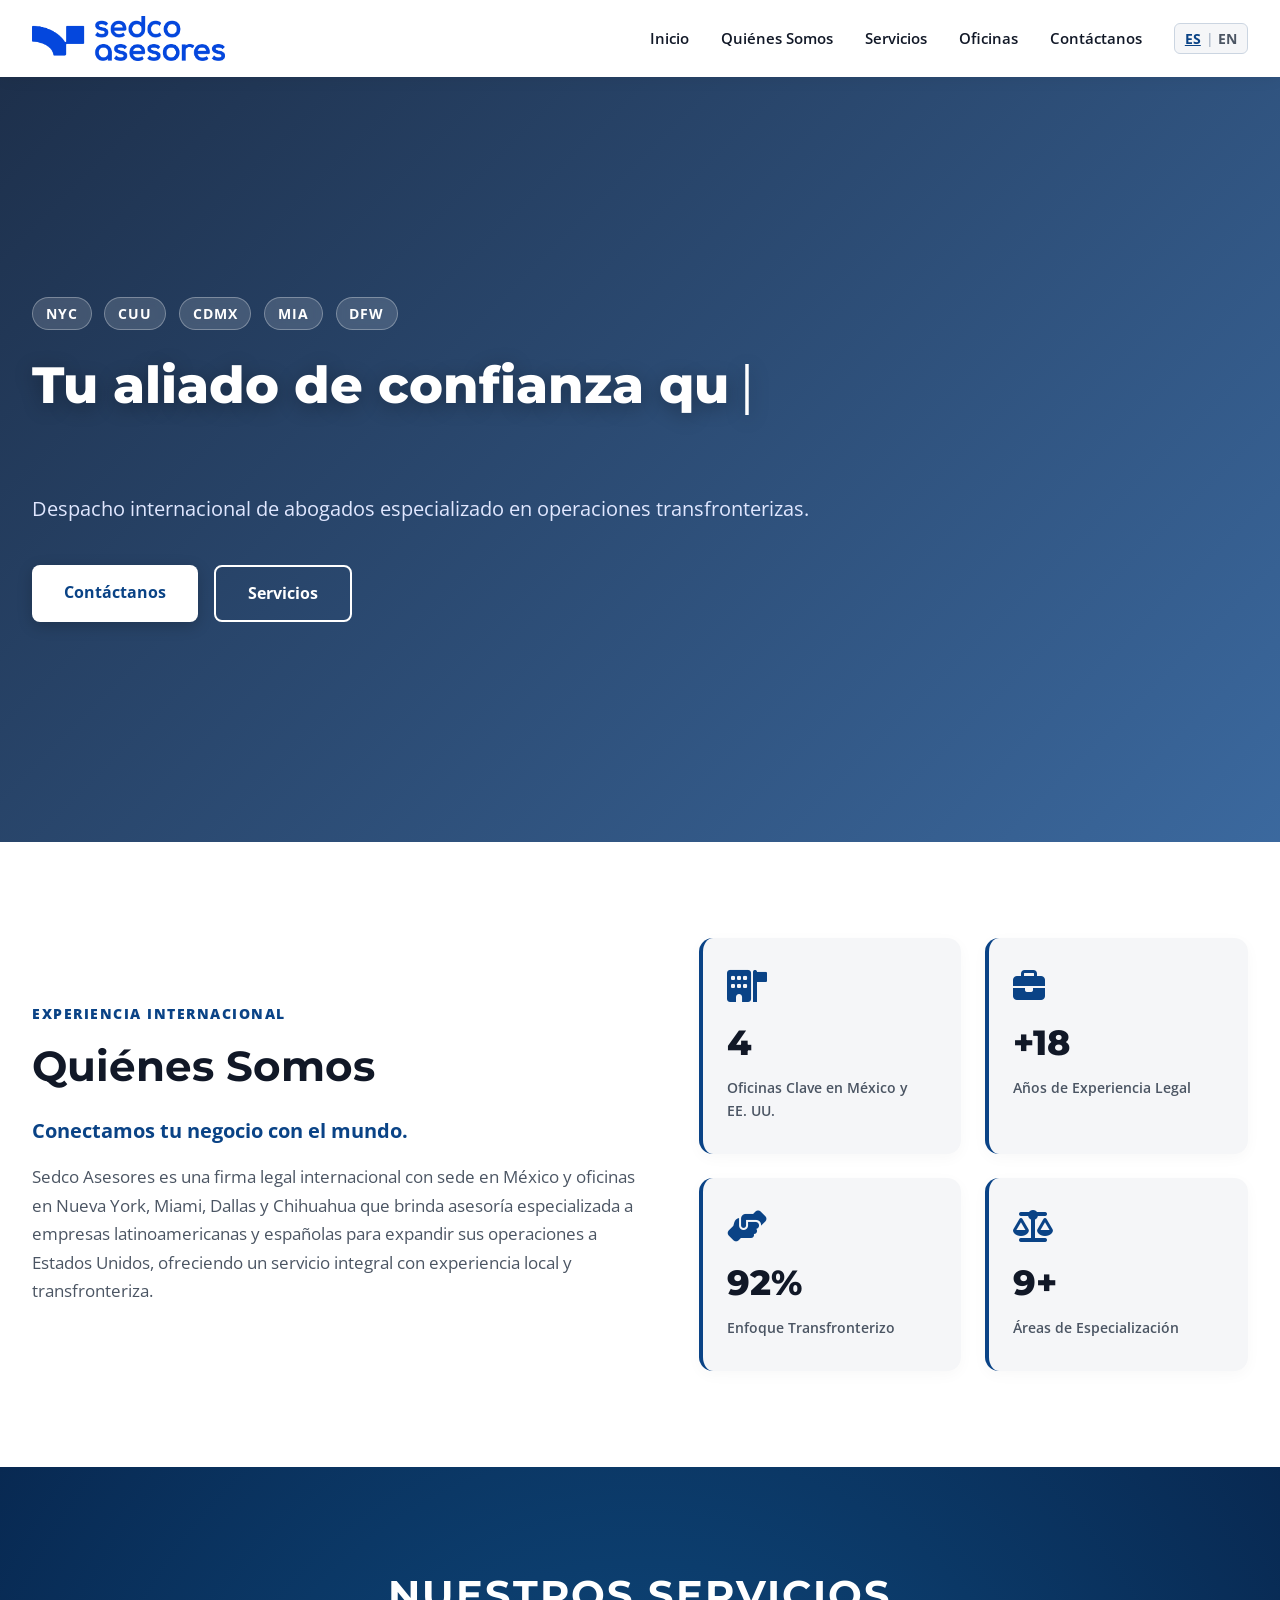
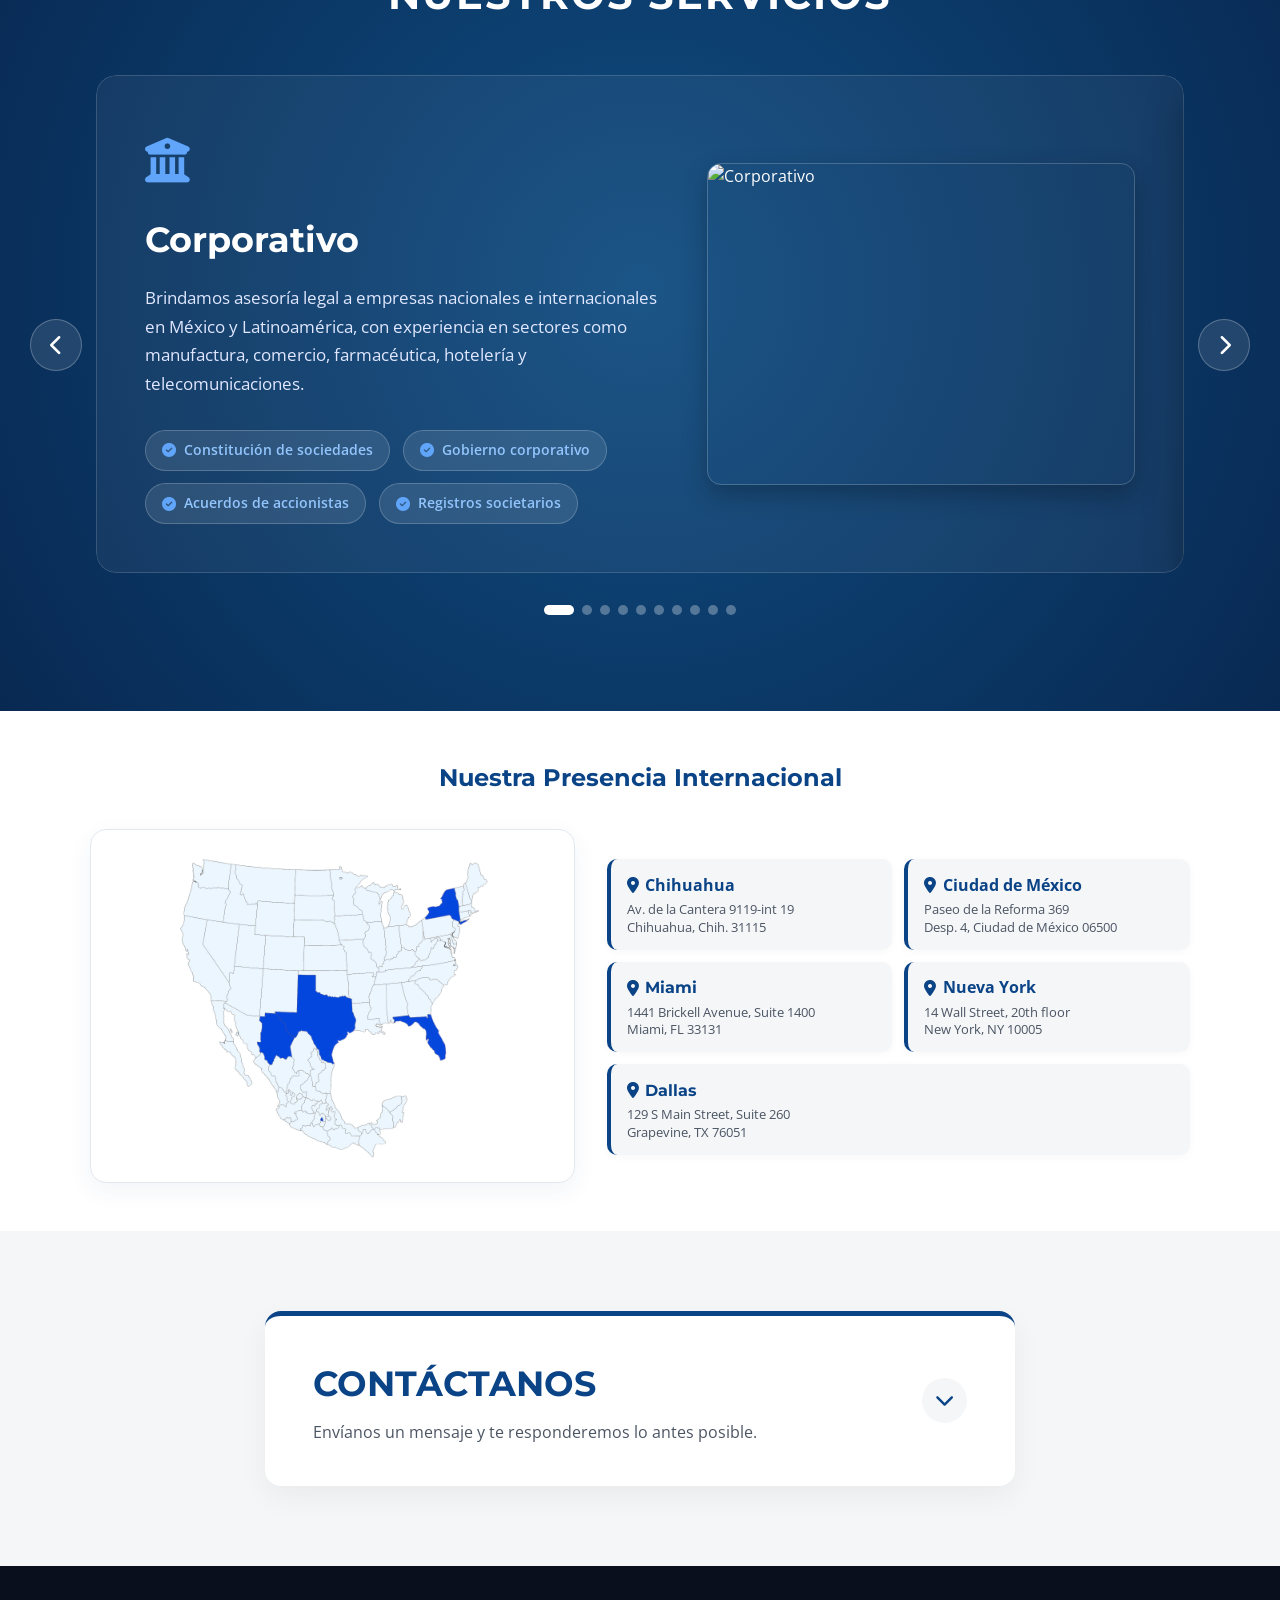
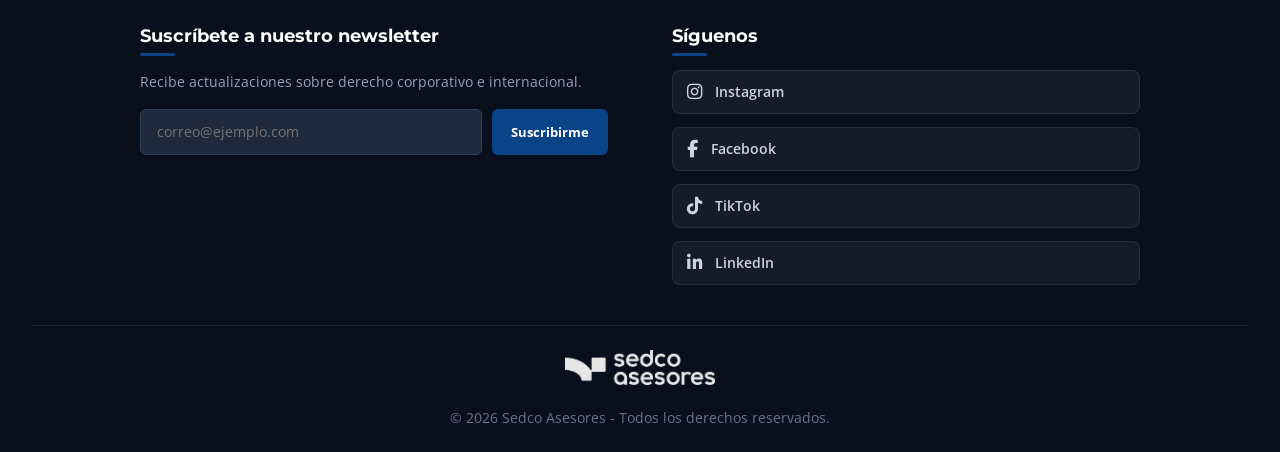
==== commit 0eb06746: "Diseño Final V6." ====
--- a/index.html
+++ b/index.html
@@ -6,7 +6,7 @@
     <title>Sedco Asesores</title>
     
     <!-- Favicon -->
-    <link rel="icon" type="image/png" href="img/2025_Sedco_Asesores_Isotipo_Azul.png">
+    <link rel="icon" type="image/png" href="img/2025_Sedco_Asesores_Isotipo_Azul_Cuadrado.png">
     
     <!-- FontAwesome & Google Fonts -->
     <link rel="stylesheet" href="https://cdnjs.cloudflare.com/ajax/libs/font-awesome/6.4.0/css/all.min.css">
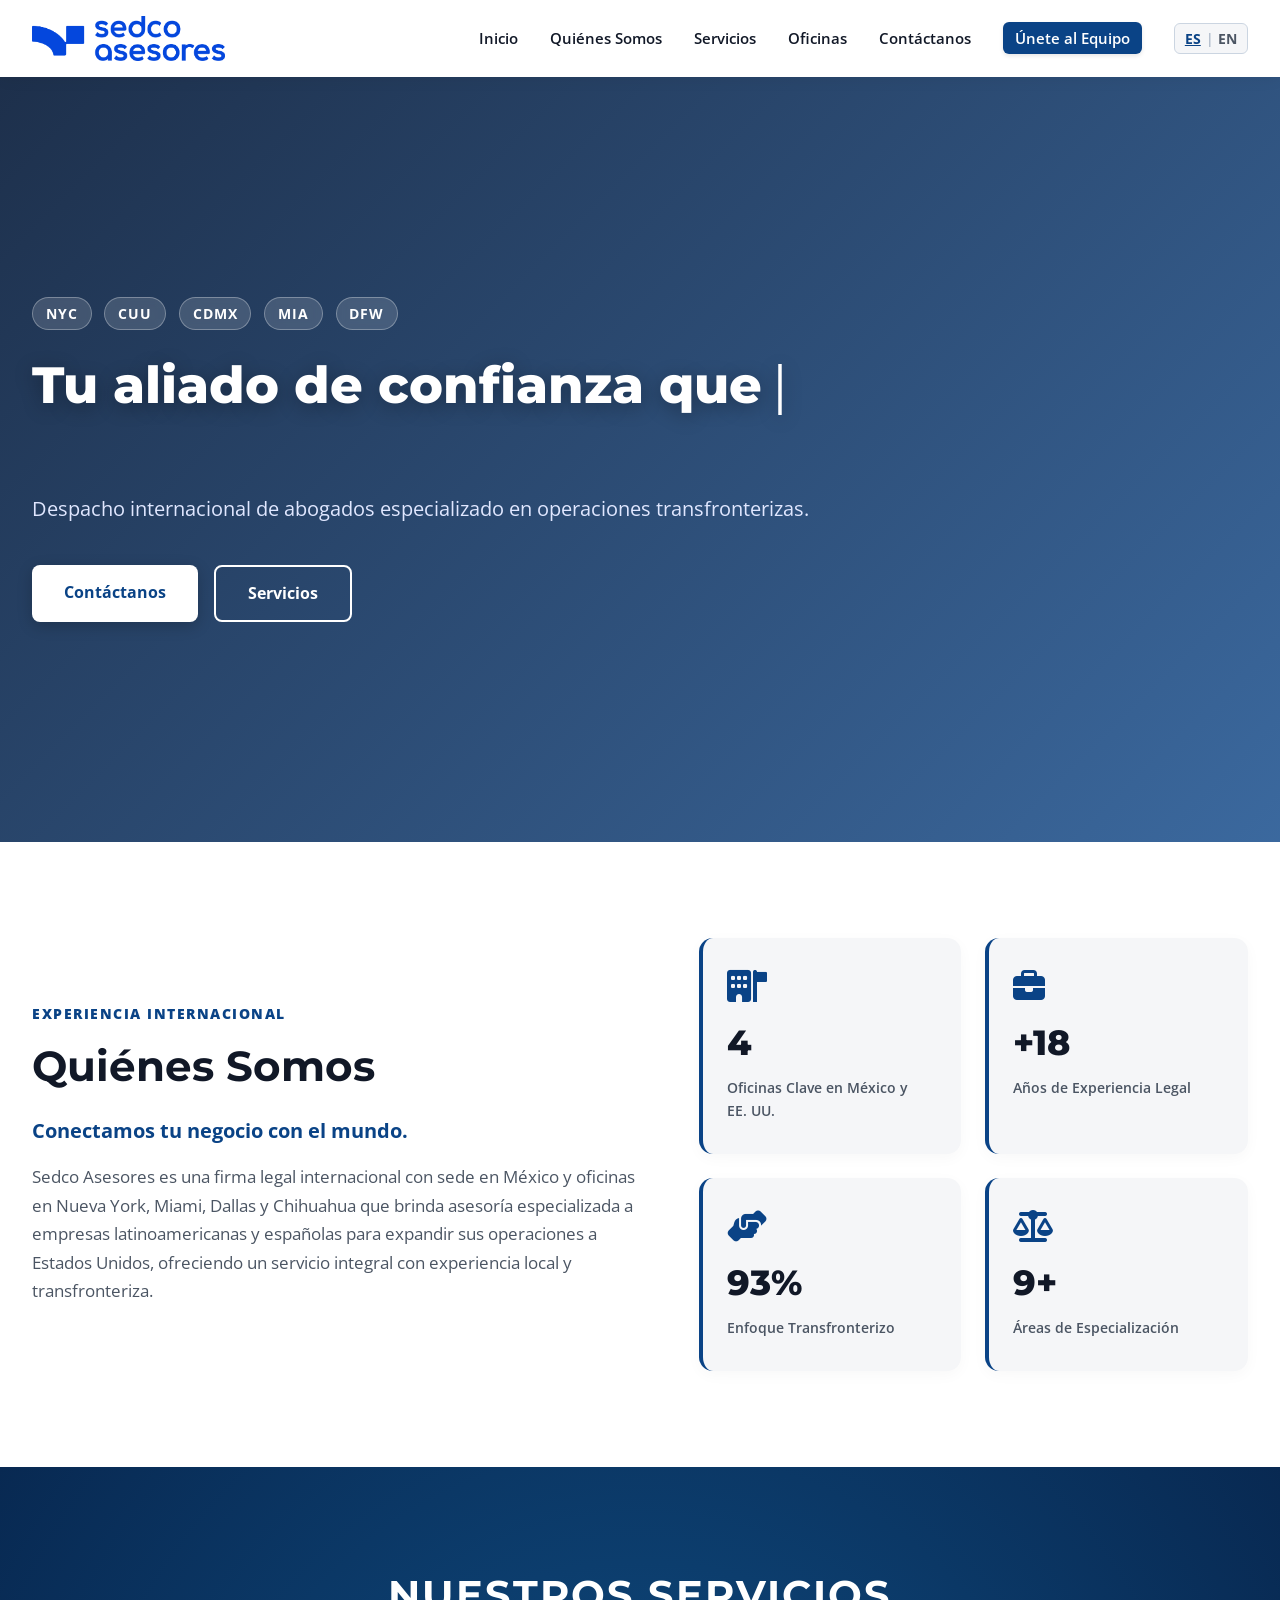
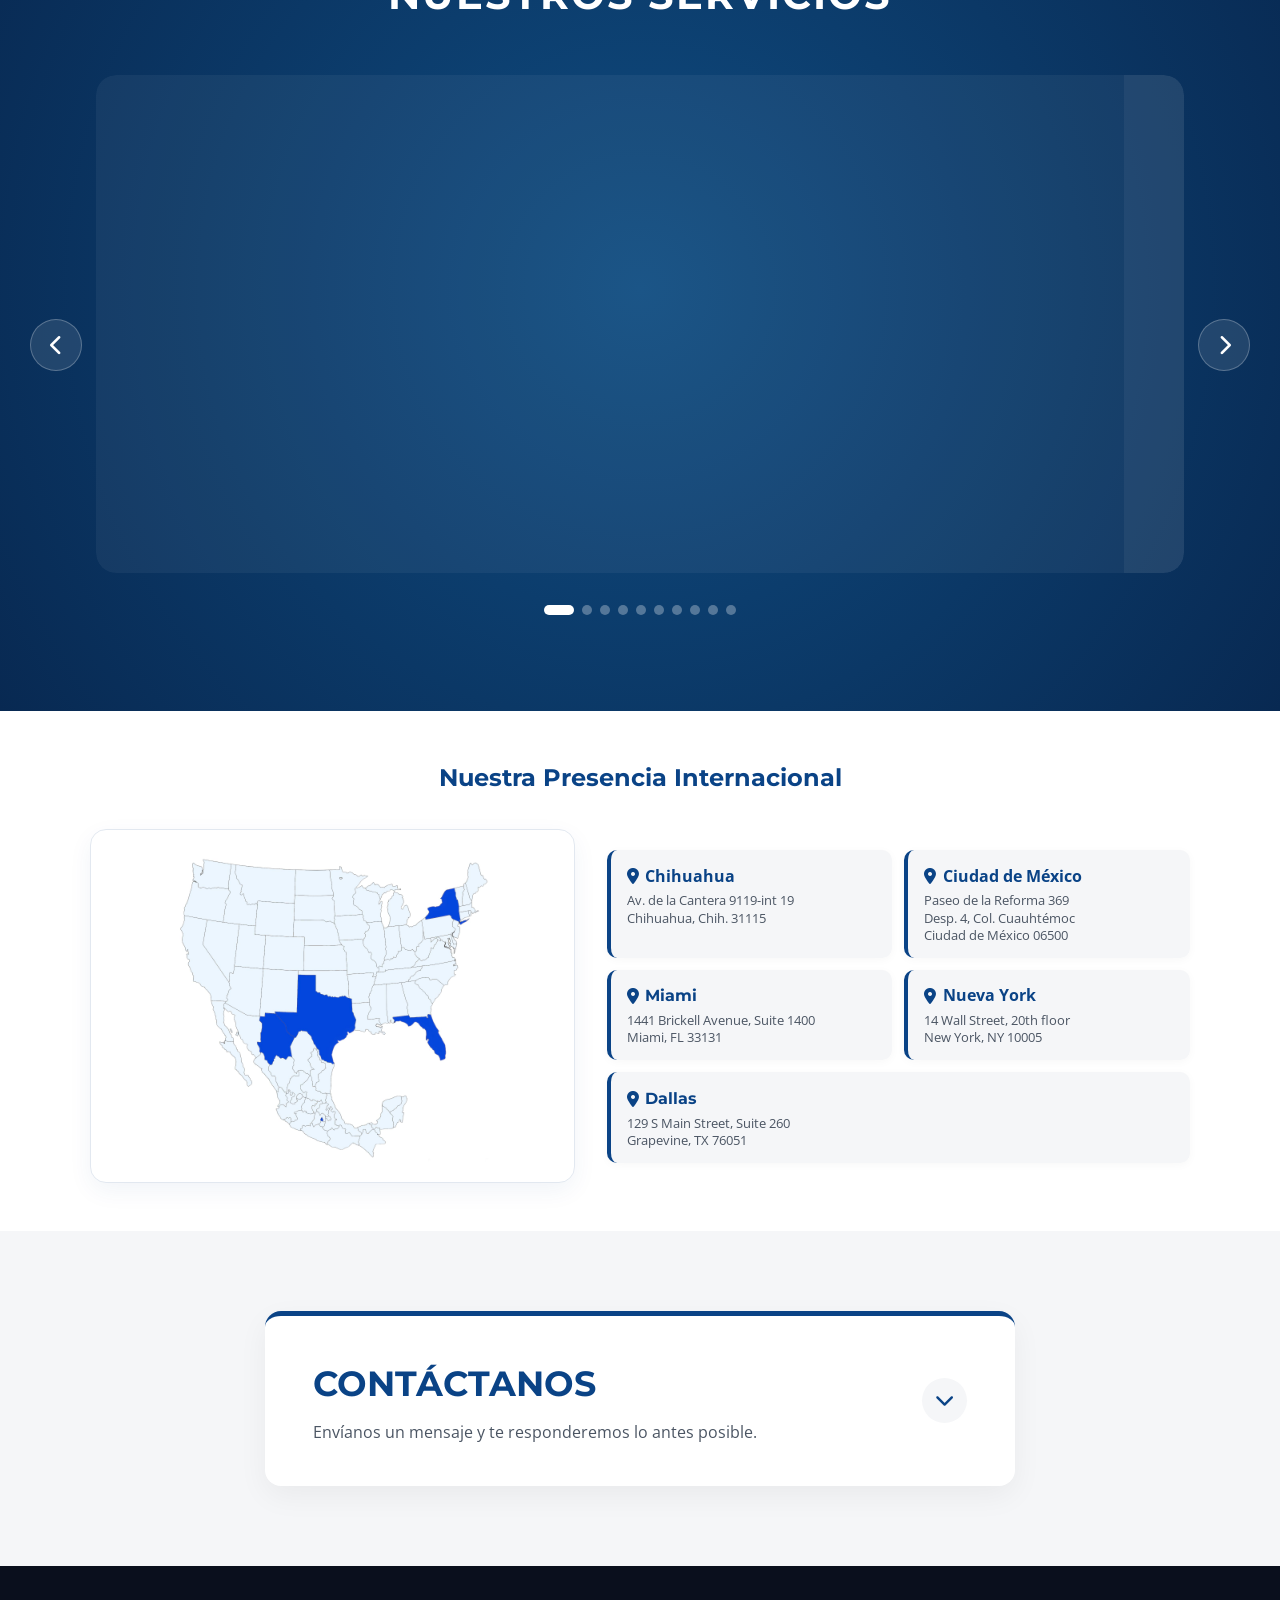
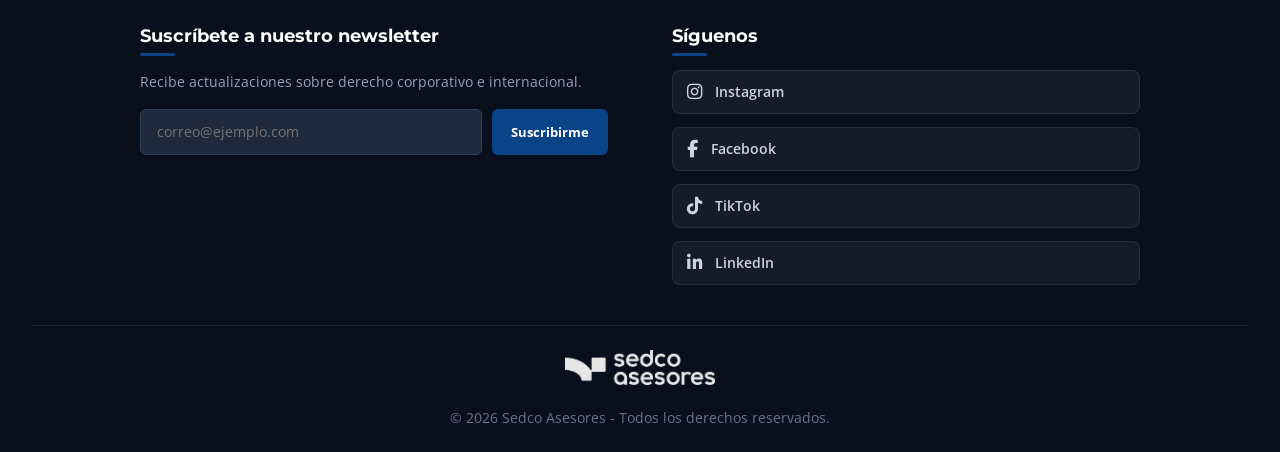
==== commit bba81d7a: "Codigo Final V7." ====
--- a/index.html
+++ b/index.html
@@ -6,7 +6,7 @@
     <title>Sedco Asesores</title>
     
     <!-- Favicon -->
-    <link rel="icon" type="image/png" href="img/2025_Sedco_Asesores_Isotipo_Azul_Cuadrado.png">
+    <link rel="icon" type="image/png" href="img/2025_Sedco_Asesores_Isotipo_Azul.png">
     
     <!-- FontAwesome & Google Fonts -->
     <link rel="stylesheet" href="https://cdnjs.cloudflare.com/ajax/libs/font-awesome/6.4.0/css/all.min.css">
@@ -30,6 +30,14 @@
                 <li><a href="javascript:void(0)" onclick="scrollToSection('servicios')" data-i18n="nav_services">Servicios</a></li>
                 <li><a href="javascript:void(0)" onclick="scrollToSection('oficinas')" data-i18n="nav_offices">Oficinas</a></li>
                 <li><a href="javascript:void(0)" onclick="scrollToSection('contacto')" data-i18n="nav_contact">Contáctanos</a></li>
+                
+                <!-- NUEVO BOTÓN SIN target="_blank" -->
+                <li>
+                    <a href="bolsa-trabajo.html" style="background: var(--primary-blue); color: white; padding: 6px 12px; border-radius: 6px; box-shadow: 0 2px 4px rgba(0,0,0,0.1); transition: background 0.3s;" onmouseover="this.style.background='#0056B3'" onmouseout="this.style.background='var(--primary-blue)'">
+                        Únete al Equipo
+                    </a>
+                </li>
+
                 <li>
                     <div class="lang-switch">
                         <button type="button" id="btn-es" class="lang-btn active" onclick="changeLanguage('es')">ES</button>
@@ -335,7 +343,7 @@
 
                     <div class="office-card" onclick="window.open('https://www.google.com/maps/search/?api=1&query=Paseo+de+la+Reforma+369,+Col.+Cuauhtemoc,+Ciudad+de+Mexico', '_blank')">
                         <h3><i class="fa-solid fa-location-dot"></i> <span data-i18n="off_cdmx">Ciudad de México</span></h3>
-                        <p>Paseo de la Reforma 369<br>Desp. 4, Ciudad de México 06500</p>
+                        <p>Paseo de la Reforma 369<br>Desp. 4, Col. Cuauhtémoc<br>Ciudad de México 06500</p>
                     </div>
                     
                     <div class="office-card" onclick="window.open('https://www.google.com/maps/search/?api=1&query=1441+Brickell+Avenue,+Suite+1400,+Miami,+FL+33131', '_blank')">
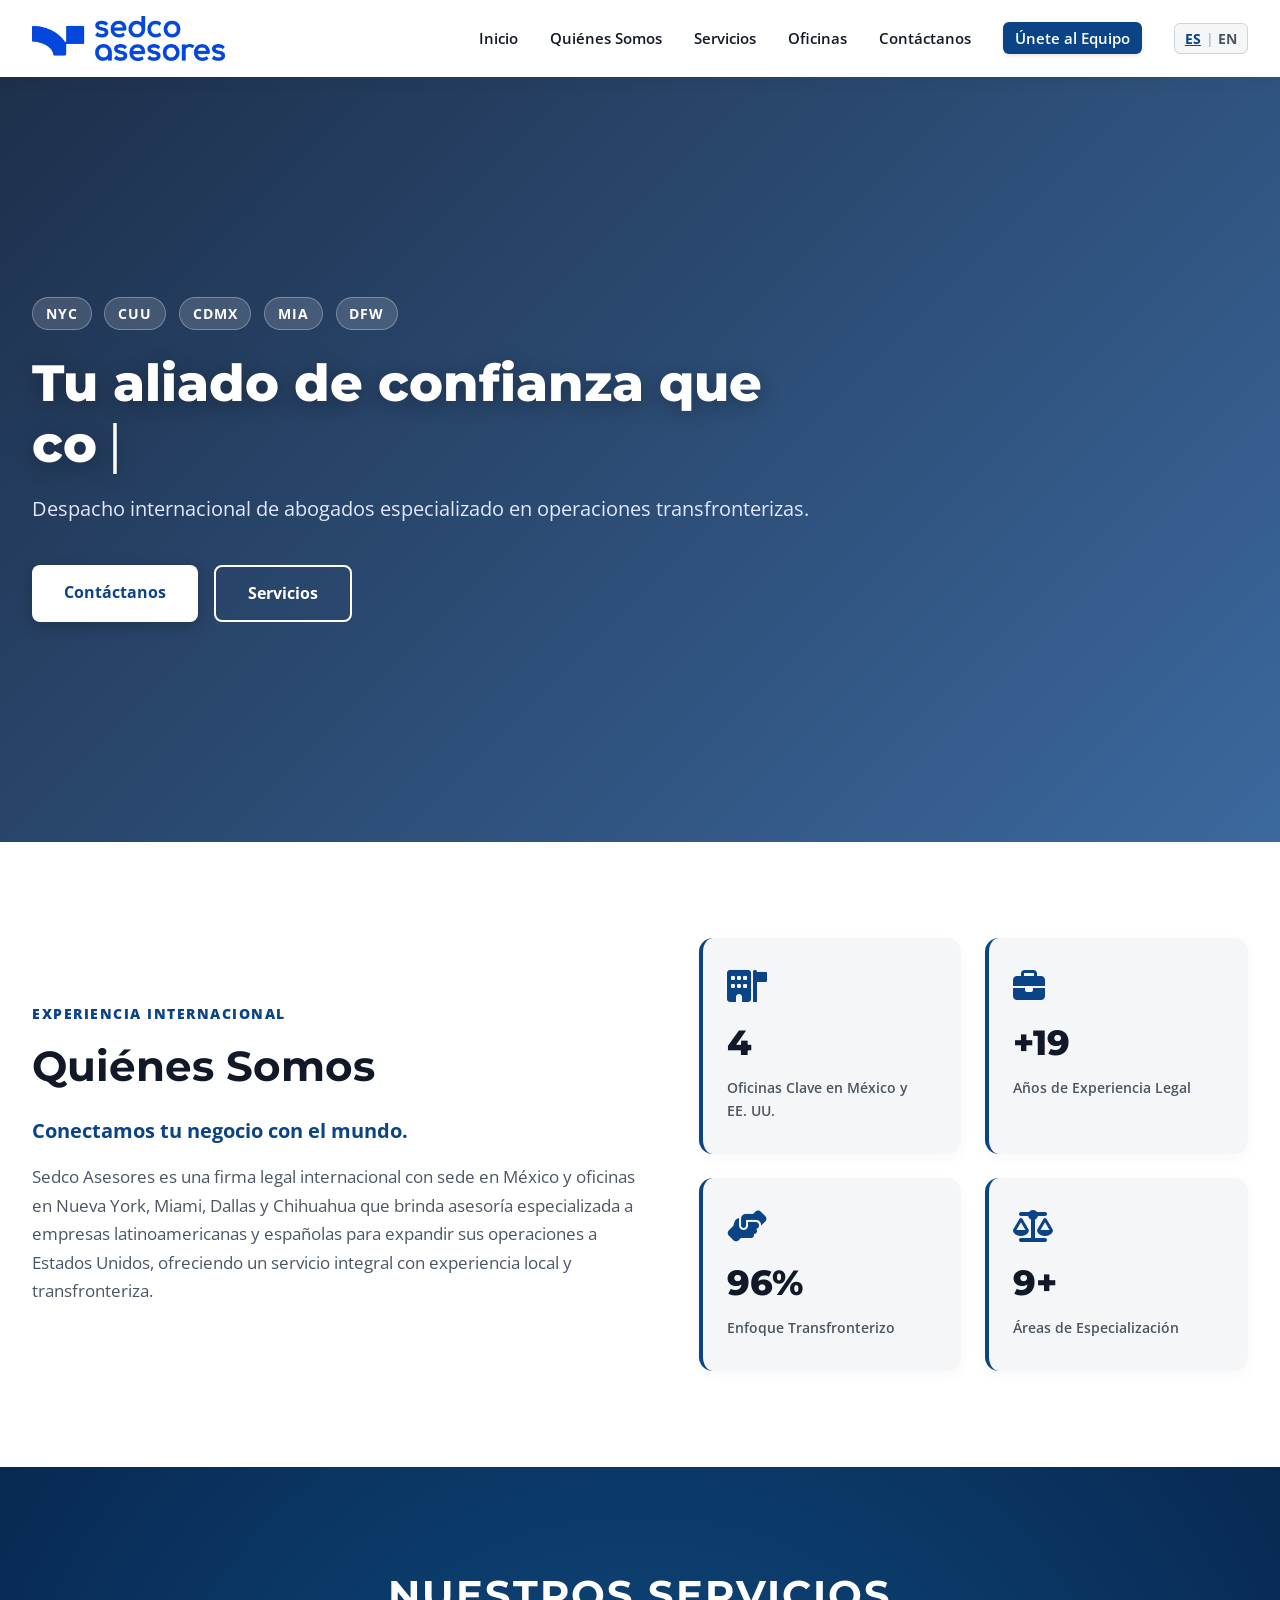
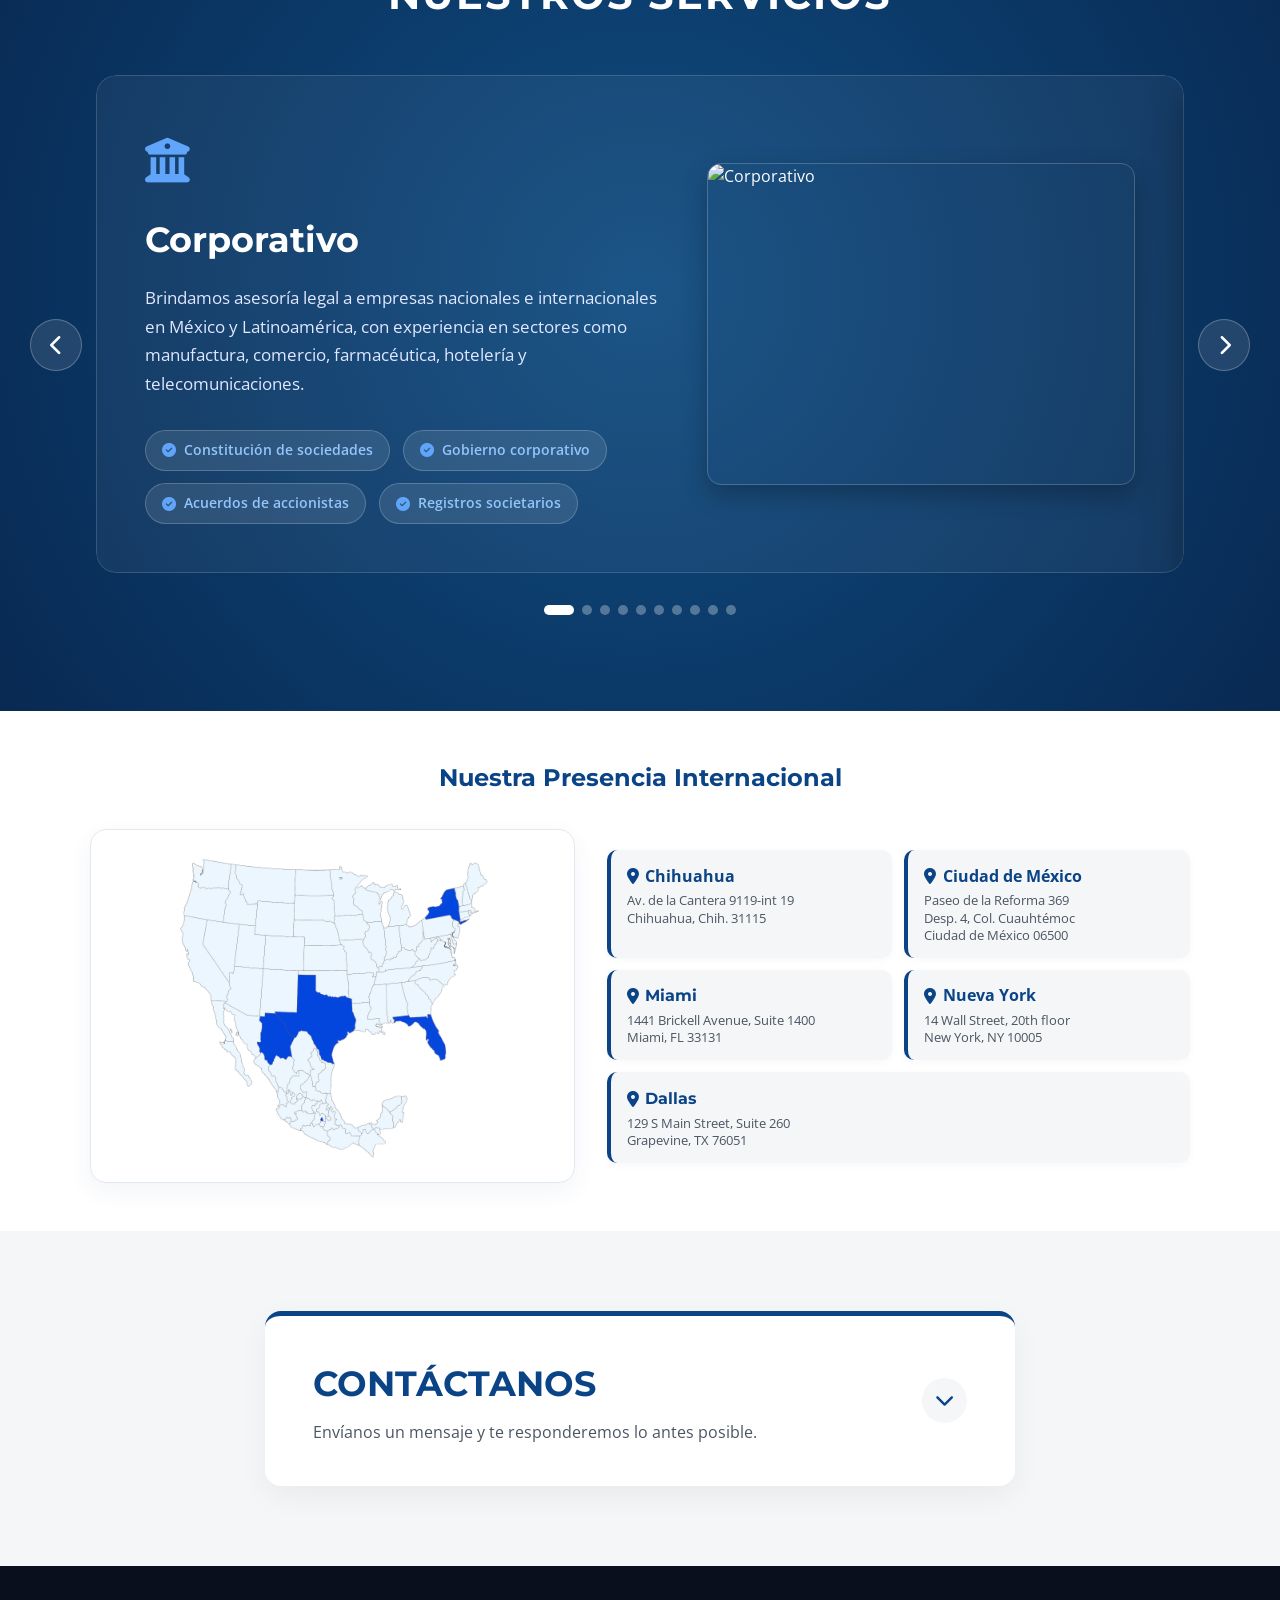
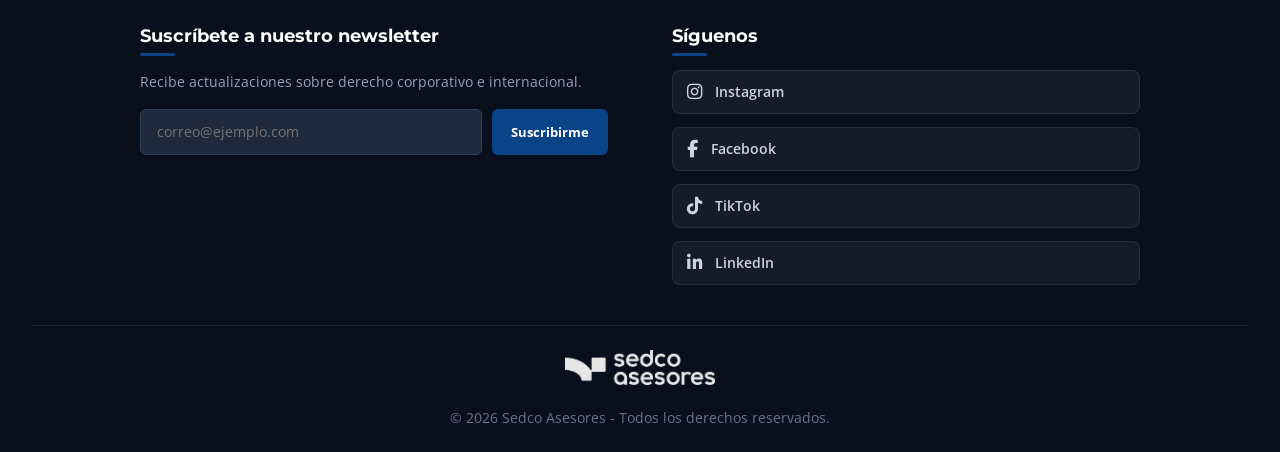
==== commit d7a9e5b7: "Codigo Final V7. Contactanos implementado y funcional" ====
--- a/index.html
+++ b/index.html
@@ -380,7 +380,7 @@
             </div>
             
             <div class="contact-form-wrapper" id="contactFormWrapper">
-                <form class="contact-form" action="#" method="POST">
+                <form class="contact-form" id="contactForm" action="#" method="POST">
                     <div class="form-group">
                         <label data-i18n="lbl_name">Nombre Completo *</label>
                         <input type="text" name="Nombre" required>
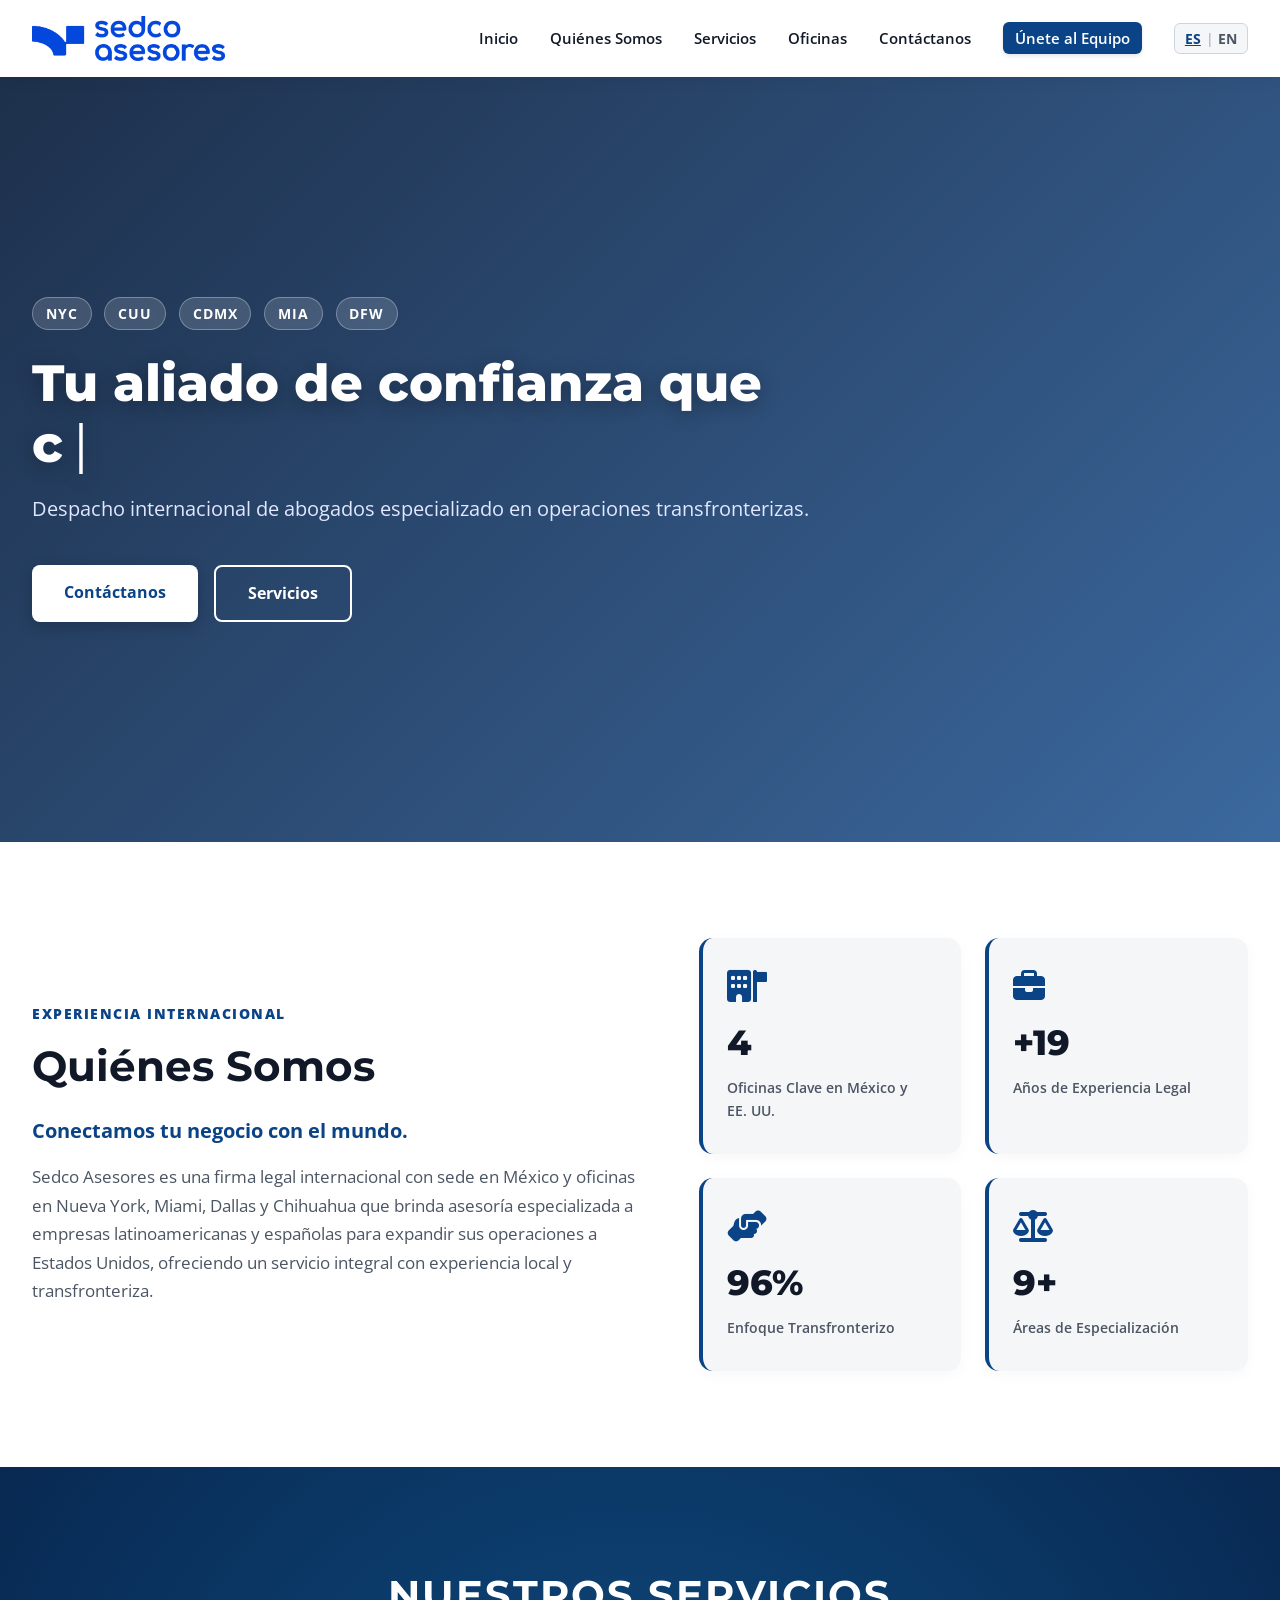
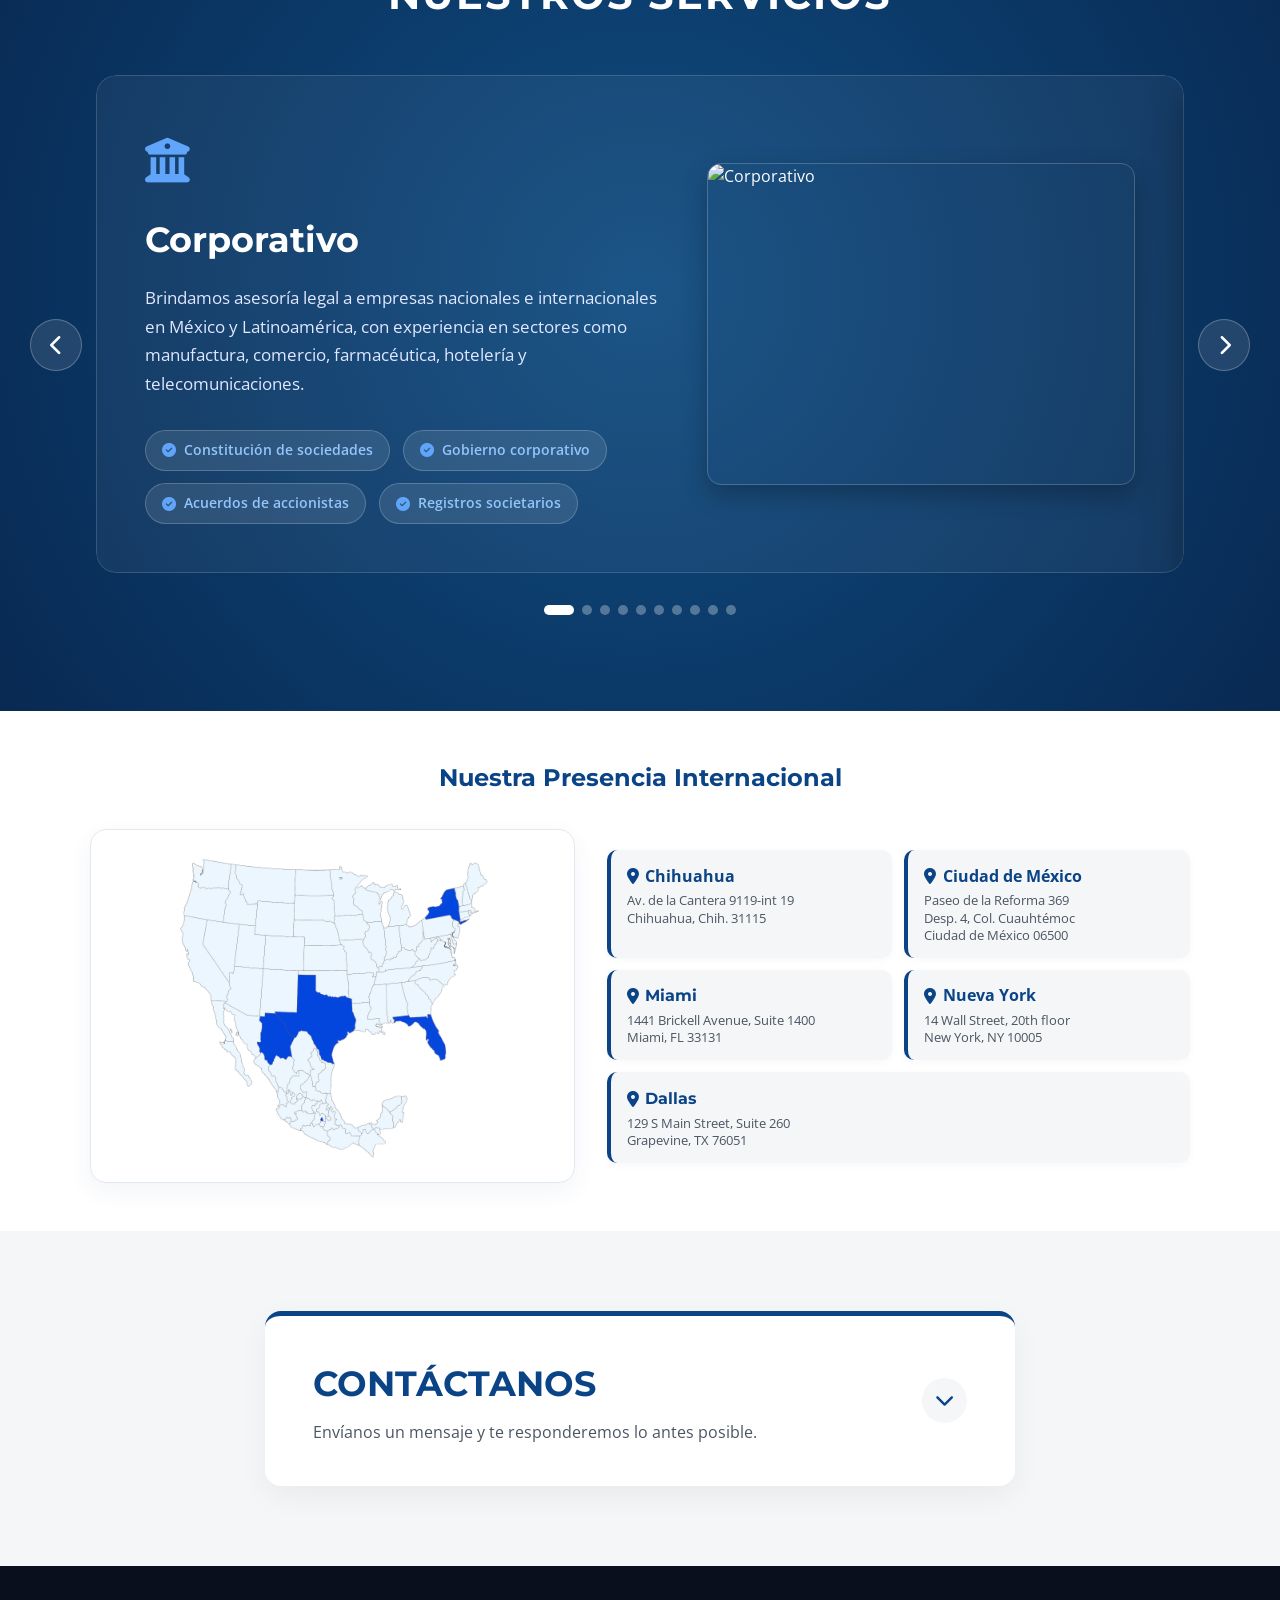
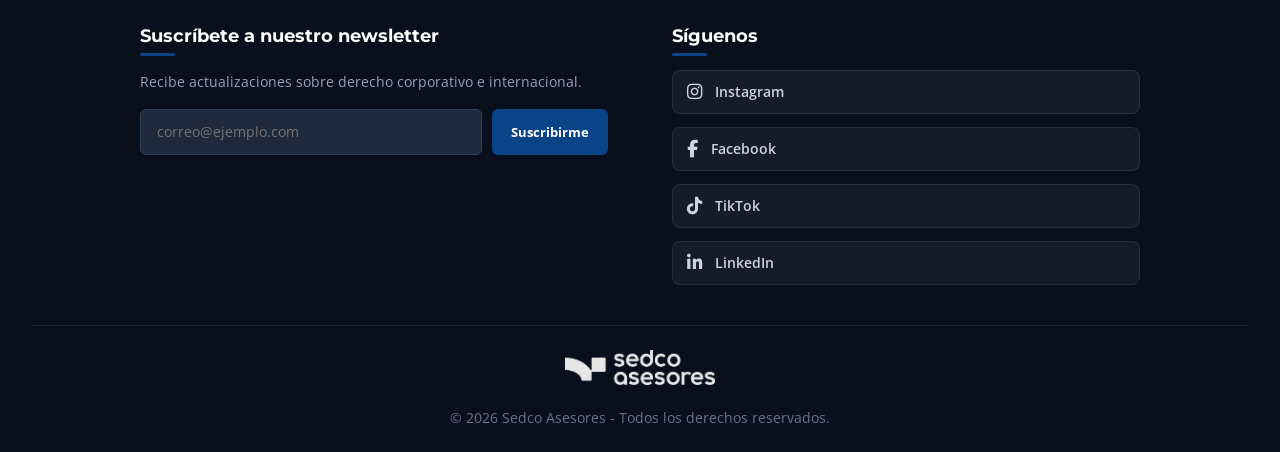
==== commit 771f839f: "Favicon" ====
--- a/index.html
+++ b/index.html
@@ -6,7 +6,7 @@
     <title>Sedco Asesores</title>
     
     <!-- Favicon -->
-    <link rel="icon" type="image/png" href="img/2025_Sedco_Asesores_Isotipo_Azul.png">
+    <link rel="icon" type="image/png" href="img/2025_Sedco_Asesores_Isotipo_Azul_Cuadrado.png">
     
     <!-- FontAwesome & Google Fonts -->
     <link rel="stylesheet" href="https://cdnjs.cloudflare.com/ajax/libs/font-awesome/6.4.0/css/all.min.css">
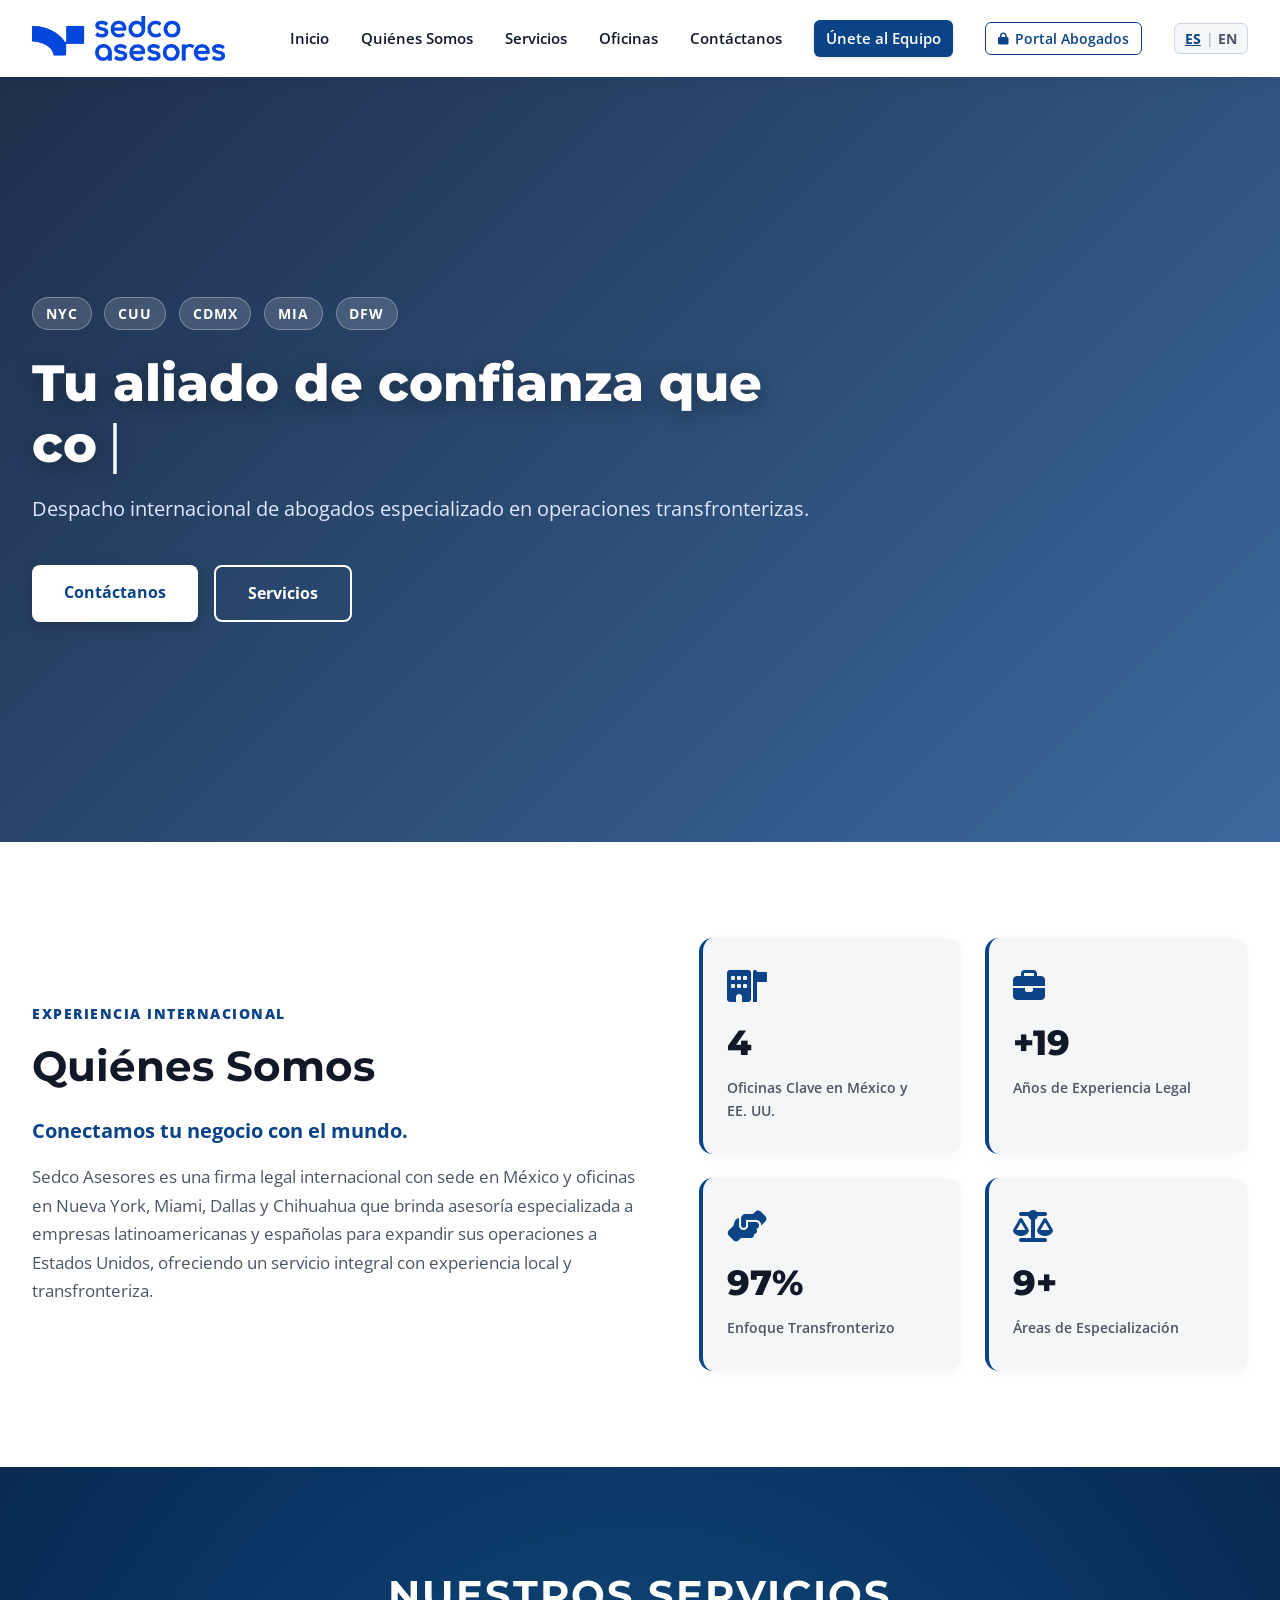
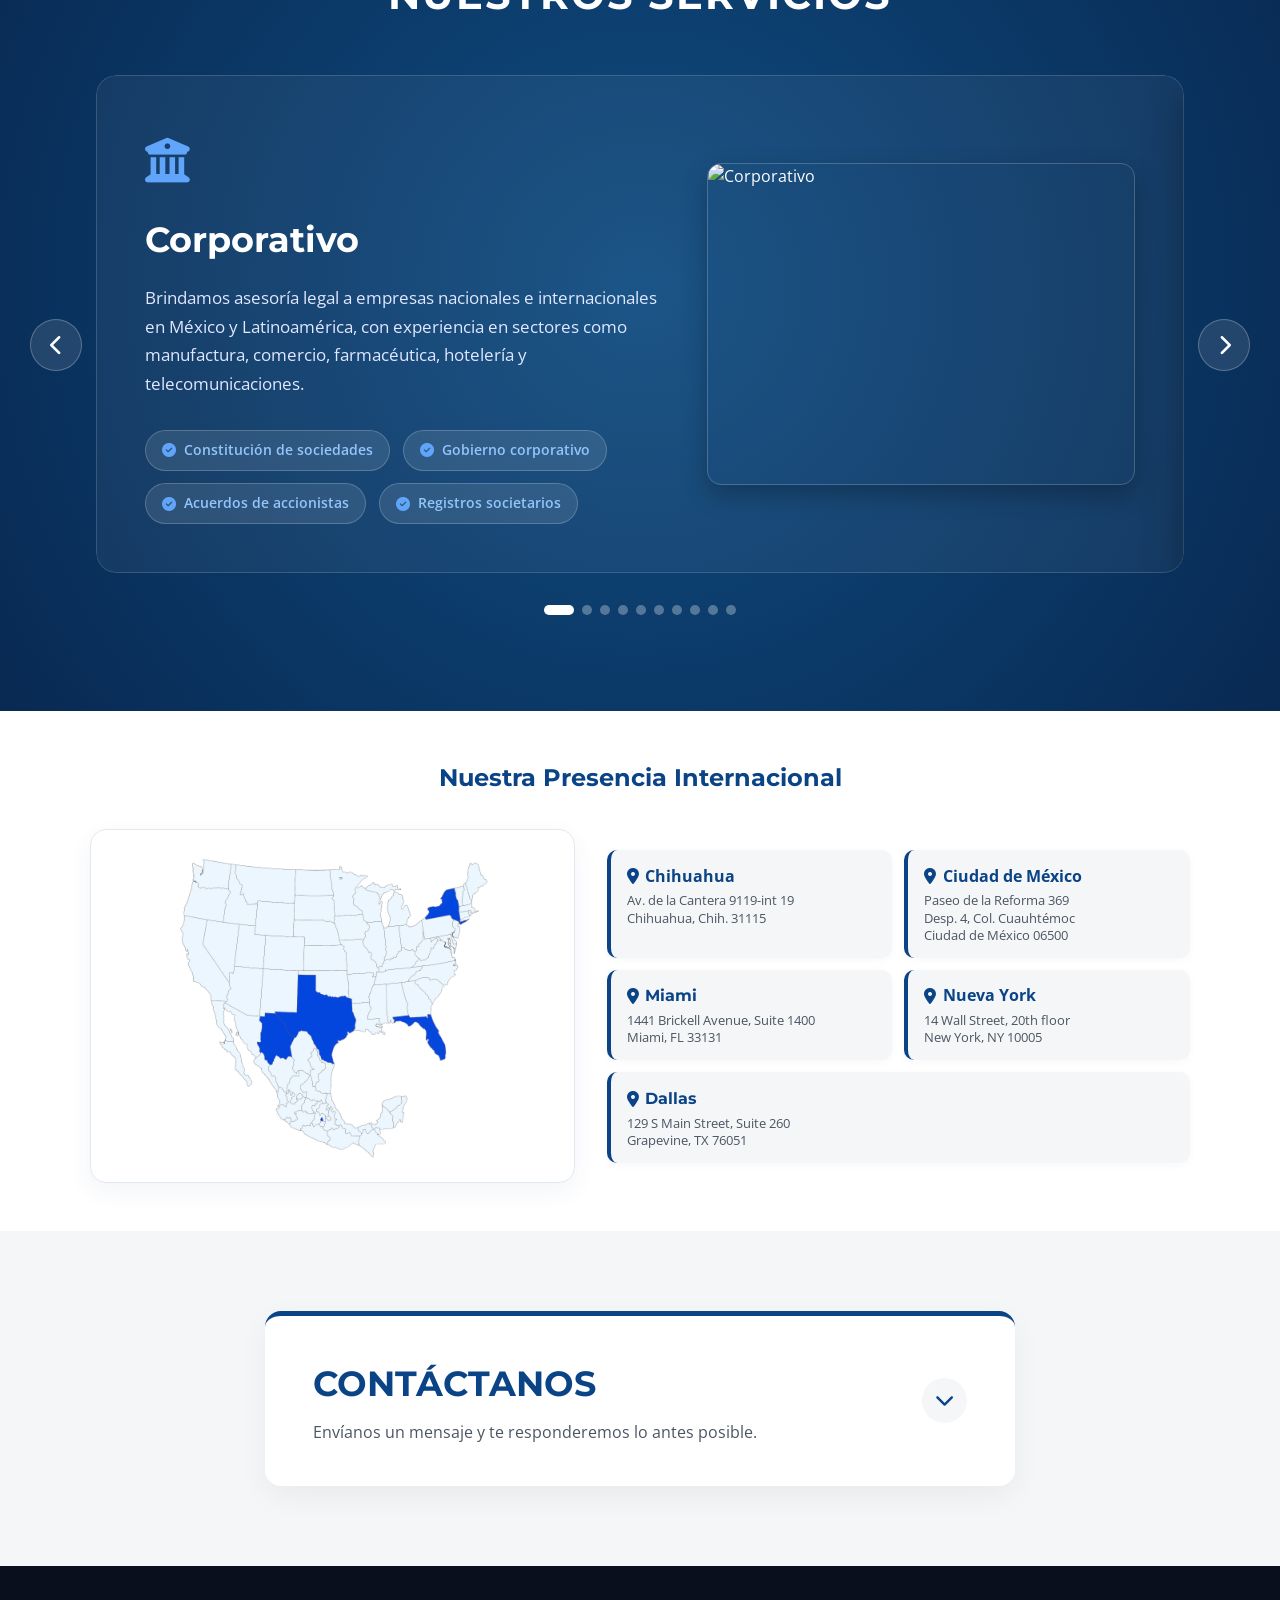
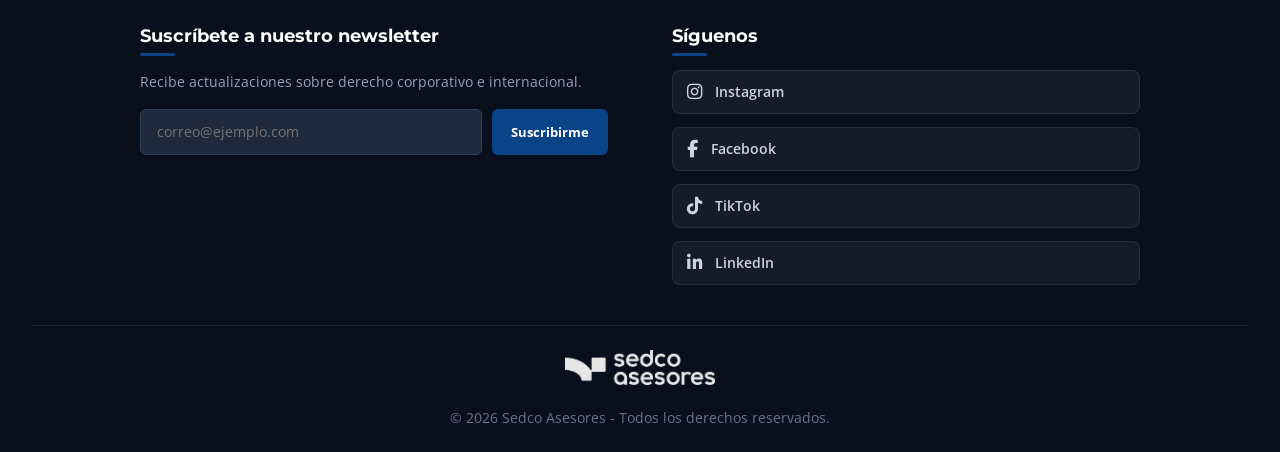
==== commit cf87592d: "Conectar frontend oficial con API de Render" ====
--- a/index.html
+++ b/index.html
@@ -11,7 +11,7 @@
     <!-- FontAwesome & Google Fonts -->
     <link rel="stylesheet" href="https://cdnjs.cloudflare.com/ajax/libs/font-awesome/6.4.0/css/all.min.css">
     <link href="https://fonts.googleapis.com/css2?family=Montserrat:wght@600;700;800&family=Open+Sans:wght@400;600&display=swap" rel="stylesheet">
-    <link rel="stylesheet" href="styles.css">
+    <link rel="stylesheet" href="css/styles.css">
 </head>
 <body>
 
@@ -31,13 +31,22 @@
                 <li><a href="javascript:void(0)" onclick="scrollToSection('oficinas')" data-i18n="nav_offices">Oficinas</a></li>
                 <li><a href="javascript:void(0)" onclick="scrollToSection('contacto')" data-i18n="nav_contact">Contáctanos</a></li>
                 
-                <!-- NUEVO BOTÓN SIN target="_blank" -->
+                <!-- BOTÓN BOLSA DE TRABAJO -->
                 <li>
-                    <a href="bolsa-trabajo.html" style="background: var(--primary-blue); color: white; padding: 6px 12px; border-radius: 6px; box-shadow: 0 2px 4px rgba(0,0,0,0.1); transition: background 0.3s;" onmouseover="this.style.background='#0056B3'" onmouseout="this.style.background='var(--primary-blue)'">
+                    <a href="bolsa-trabajo.html" style="background: var(--primary-blue); color: white; padding: 6px 12px; border-radius: 6px; box-shadow: 0 2px 4px rgba(0,0,0,0.1); transition: background 0.3s; display: inline-block;" onmouseover="this.style.background='#0056B3'" onmouseout="this.style.background='var(--primary-blue)'">
                         Únete al Equipo
                     </a>
                 </li>
 
+                <!-- BOTÓN ACCESO PRIVADO (PORTAL ABOGADOS) -->
+                <li>
+                    <a href="login.html" style="border: 1px solid var(--primary-blue); color: var(--primary-blue); padding: 5px 12px; border-radius: 6px; font-weight: 600; font-size: 0.85rem; display: inline-flex; align-items: center; gap: 6px; text-decoration: none; transition: all 0.3s;" onmouseover="this.style.background='var(--primary-blue)'; this.style.color='#ffffff';" onmouseout="this.style.background='transparent'; this.style.color='var(--primary-blue)';">
+                        <i class="fa-solid fa-lock" style="font-size: 0.75rem;"></i>
+                        <span>Portal Abogados</span>
+                    </a>
+                </li>
+
+                <!-- SELECTOR DE IDIOMA -->
                 <li>
                     <div class="lang-switch">
                         <button type="button" id="btn-es" class="lang-btn active" onclick="changeLanguage('es')">ES</button>
@@ -440,6 +449,6 @@
         </div>
     </footer>
 
-    <script src="script.js"></script>
+    <script src="js/script.js"></script>
 </body>
 </html>
--- a/css/styles.css
+++ b/css/styles.css
@@ -0,0 +1,922 @@
+/* Variables y Configuración Global */
+:root {
+    --primary-blue: #0A4386;
+    --accent-blue: #0056B3;
+    --light-bg: #F5F6F8;
+    --card-bg: #FFFFFF;
+    --dark: #111827;
+    --gray-text: #4B5563;
+    --white: #FFFFFF;
+}
+
+* {
+    margin: 0;
+    padding: 0;
+    box-sizing: border-box;
+    font-family: 'Open Sans', sans-serif;
+}
+
+html {
+    scroll-behavior: smooth;
+}
+
+section {
+    scroll-margin-top: 80px;
+}
+
+body {
+    background-color: var(--white);
+    color: var(--dark);
+    line-height: 1.6;
+}
+
+h1, h2, h3, h4, .font-heading {
+    font-family: 'Montserrat', sans-serif;
+}
+
+/* Header & Navegación */
+header {
+    position: sticky;
+    top: 0;
+    background: rgba(255, 255, 255, 0.98);
+    box-shadow: 0 2px 15px rgba(0,0,0,0.06);
+    z-index: 1000;
+}
+
+.navbar {
+    max-width: 1280px;
+    margin: 0 auto;
+    display: flex;
+    justify-content: space-between;
+    align-items: center;
+    padding: 1rem 2rem;
+}
+
+.nav-logo {
+    height: 45px;
+    width: auto;
+    display: block;
+}
+
+.footer-logo {
+    height: 35px;
+    width: auto;
+    margin-bottom: 1rem;
+    opacity: 0.9;
+}
+
+.nav-links {
+    display: flex;
+    gap: 2rem;
+    list-style: none;
+    align-items: center;
+}
+
+.nav-links a {
+    text-decoration: none;
+    color: var(--dark);
+    font-weight: 600;
+    font-size: 0.95rem;
+    transition: color 0.3s;
+}
+
+.nav-links a:hover {
+    color: var(--primary-blue);
+}
+
+.lang-switch {
+    display: inline-flex;
+    align-items: center;
+    gap: 0.3rem;
+    background: var(--light-bg);
+    border: 1px solid #CBD5E1;
+    padding: 0.2rem 0.6rem;
+    border-radius: 6px;
+}
+
+.lang-btn {
+    background: transparent;
+    border: none;
+    font-size: 0.85rem;
+    font-weight: 700;
+    color: var(--gray-text);
+    cursor: pointer;
+    transition: color 0.2s ease;
+}
+
+.lang-btn.active {
+    color: var(--primary-blue);
+    text-decoration: underline;
+}
+
+.lang-switch .divider {
+    color: #94A3B8;
+    font-size: 0.85rem;
+}
+
+.menu-toggle {
+    display: none;
+    font-size: 1.5rem;
+    cursor: pointer;
+    color: var(--dark);
+}
+
+/* Hero Section */
+.hero-fullscreen {
+    background: linear-gradient(135deg, rgba(10, 30, 60, 0.92) 0%, rgba(10, 67, 134, 0.8) 100%), 
+                url('https://images.unsplash.com/photo-1486406146926-c627a92ad1ab?auto=format&fit=crop&w=1920&q=80') center/cover no-repeat;
+    min-height: 85vh;
+    display: flex;
+    align-items: center;
+    color: var(--white);
+    position: relative;
+}
+
+.hero-overlay {
+    max-width: 1280px;
+    margin: 0 auto;
+    padding: 4rem 2rem;
+    width: 100%;
+}
+
+.hero-content {
+    max-width: 800px;
+}
+
+.location-badges {
+    display: flex;
+    gap: 0.8rem;
+    margin-bottom: 1.5rem;
+    flex-wrap: wrap;
+}
+
+.location-badges span {
+    background: rgba(255, 255, 255, 0.15);
+    border: 1px solid rgba(255, 255, 255, 0.3);
+    padding: 0.3rem 0.8rem;
+    border-radius: 50px;
+    font-size: 0.85rem;
+    font-weight: 700;
+    letter-spacing: 1px;
+    backdrop-filter: blur(5px);
+}
+
+.hero-content h1 {
+    font-size: 3.2rem;
+    font-weight: 800;
+    line-height: 1.15;
+    margin-bottom: 1.2rem;
+    color: var(--white);
+    text-shadow: 0 4px 20px rgba(0,0,0,0.3);
+    min-height: 120px;
+}
+
+.hero-content p.subtitle {
+    font-size: 1.25rem;
+    color: #E0E7FF;
+    margin-bottom: 2.5rem;
+    line-height: 1.6;
+}
+
+.hero-actions {
+    display: flex;
+    gap: 1rem;
+    flex-wrap: wrap;
+}
+
+.btn-hero-primary {
+    background: var(--white);
+    color: var(--primary-blue);
+    padding: 0.9rem 2rem;
+    border-radius: 8px;
+    font-weight: 700;
+    text-decoration: none;
+    transition: all 0.3s ease;
+    box-shadow: 0 4px 15px rgba(0,0,0,0.2);
+}
+
+.btn-hero-primary:hover {
+    background: #E0E7FF;
+    transform: translateY(-2px);
+}
+
+.btn-hero-secondary {
+    background: transparent;
+    border: 2px solid var(--white);
+    color: var(--white);
+    padding: 0.85rem 2rem;
+    border-radius: 8px;
+    font-weight: 700;
+    text-decoration: none;
+    transition: all 0.3s ease;
+}
+
+.btn-hero-secondary:hover {
+    background: rgba(255, 255, 255, 0.15);
+    transform: translateY(-2px);
+}
+
+/* Quiénes Somos */
+.about {
+    padding: 6rem 2rem;
+    background-color: var(--white);
+}
+
+.about-container {
+    max-width: 1280px;
+    margin: 0 auto;
+    display: grid;
+    grid-template-columns: 1.1fr 1fr;
+    gap: 4rem;
+    align-items: center;
+}
+
+.section-tag {
+    color: var(--primary-blue);
+    font-weight: 800;
+    font-size: 0.85rem;
+    letter-spacing: 1.5px;
+    display: block;
+    margin-bottom: 0.5rem;
+}
+
+.about-title {
+    font-size: 2.6rem;
+    color: var(--dark);
+    margin-bottom: 1rem;
+}
+
+.about-highlight {
+    font-size: 1.25rem;
+    font-weight: 700;
+    color: var(--primary-blue);
+    margin-bottom: 1rem;
+}
+
+.about-text p {
+    color: var(--gray-text);
+    line-height: 1.7;
+    font-size: 1.05rem;
+}
+
+.about-stats-grid {
+    display: grid;
+    grid-template-columns: repeat(2, 1fr);
+    gap: 1.5rem;
+}
+
+.stat-card {
+    background: var(--light-bg);
+    padding: 2rem 1.5rem;
+    border-radius: 14px;
+    border-left: 4px solid var(--primary-blue);
+    box-shadow: 0 4px 15px rgba(0,0,0,0.03);
+    transition: transform 0.3s ease;
+}
+
+.stat-card:hover {
+    transform: translateY(-4px);
+}
+
+.stat-icon {
+    font-size: 2rem;
+    color: var(--primary-blue);
+    margin-bottom: 0.8rem;
+}
+
+.stat-card h3 {
+    font-size: 2.2rem;
+    font-weight: 800;
+    color: var(--dark);
+    margin-bottom: 0.3rem;
+}
+
+.stat-card p {
+    font-size: 0.9rem;
+    font-weight: 600;
+    color: var(--gray-text);
+}
+
+/* Sección de Servicios */
+.services {
+    padding: 6rem 0;
+    background: radial-gradient(circle at center, #0F4C81 0%, #082952 100%);
+    color: var(--white);
+    width: 100%;
+    overflow: hidden;
+}
+
+.services-header {
+    text-align: center;
+    margin-bottom: 3rem;
+    padding: 0 2rem;
+}
+
+.services-header h2 {
+    font-size: 2.5rem;
+    letter-spacing: 2px;
+    color: var(--white);
+}
+
+.carousel-container-full {
+    max-width: 1200px;
+    margin: 0 auto;
+    position: relative;
+    padding: 0 3.5rem;
+}
+
+.carousel-track-container {
+    overflow: hidden;
+    border-radius: 20px;
+}
+
+.carousel-track {
+    display: flex;
+    transition: transform 0.5s ease-in-out;
+}
+
+.carousel-slide-card {
+    min-width: 100%;
+    background: rgba(255, 255, 255, 0.05);
+    border: 1px solid rgba(255, 255, 255, 0.15);
+    backdrop-filter: blur(12px);
+    border-radius: 20px;
+    padding: 3rem;
+    box-sizing: border-box;
+    box-shadow: 0 20px 40px rgba(0,0,0,0.3);
+}
+
+.slide-grid {
+    display: grid;
+    grid-template-columns: 1.2fr 1fr;
+    gap: 3rem;
+    align-items: center;
+}
+
+.card-icon {
+    font-size: 2.8rem;
+    color: #60A5FA;
+    margin-bottom: 1rem;
+}
+
+.slide-info h3 {
+    font-size: 2.2rem;
+    color: var(--white);
+    margin-bottom: 1rem;
+    font-family: 'Montserrat', sans-serif;
+}
+
+.slide-info p {
+    font-size: 1.05rem;
+    color: #E0E7FF;
+    line-height: 1.7;
+    margin-bottom: 2rem;
+}
+
+.services-pills {
+    display: flex;
+    flex-wrap: wrap;
+    gap: 0.8rem;
+}
+
+.pill {
+    background: rgba(255, 255, 255, 0.1);
+    border: 1px solid rgba(255, 255, 255, 0.2);
+    padding: 0.5rem 1rem;
+    border-radius: 50px;
+    font-size: 0.88rem;
+    font-weight: 600;
+    color: #93C5FD;
+    display: inline-flex;
+    align-items: center;
+    gap: 0.5rem;
+}
+
+.pill i {
+    color: #60A5FA;
+}
+
+.slide-media {
+    overflow: hidden; 
+    border-radius: 14px;
+    border: 1px solid rgba(255, 255, 255, 0.2);
+    box-shadow: 0 10px 25px rgba(0,0,0,0.25);
+}
+
+.slide-media img {
+    width: 100%;
+    height: 320px;
+    object-fit: cover;
+    transition: transform 0.7s cubic-bezier(0.25, 0.46, 0.45, 0.94);
+    display: block;
+}
+
+.carousel-slide-card:hover .slide-media img {
+    transform: scale(1.08); 
+}
+
+.carousel-btn {
+    position: absolute;
+    top: 50%;
+    transform: translateY(-50%);
+    background: rgba(255, 255, 255, 0.1);
+    color: var(--white);
+    border: 1px solid rgba(255, 255, 255, 0.25);
+    width: 52px;
+    height: 52px;
+    border-radius: 50%;
+    cursor: pointer;
+    z-index: 10;
+    display: flex;
+    align-items: center;
+    justify-content: center;
+    font-size: 1.3rem;
+    transition: all 0.3s ease;
+}
+
+.carousel-btn:hover {
+    background: var(--white);
+    color: #0F4C81;
+    transform: translateY(-50%) scale(1.1);
+    box-shadow: 0 0 15px rgba(255,255,255,0.4);
+}
+
+.prev-btn { left: -10px; }
+.next-btn { right: -10px; }
+
+.carousel-dots-services {
+    display: flex;
+    justify-content: center;
+    gap: 8px;
+    margin-top: 2rem;
+}
+
+.dot-service {
+    width: 10px;
+    height: 10px;
+    background: rgba(255, 255, 255, 0.3);
+    border-radius: 50%;
+    cursor: pointer;
+    transition: all 0.3s ease;
+}
+
+.dot-service.active {
+    background: var(--white);
+    width: 30px;
+    border-radius: 10px;
+}
+
+/* =========================================
+   OFICINAS / COBERTURA (VERSIÓN COMPACTA)
+   ========================================= */
+.offices {
+    padding: 3rem 2rem;
+    background-color: var(--white);
+}
+
+.offices-container {
+    max-width: 1100px;
+    margin: 0 auto;
+}
+
+.offices-layout {
+    display: grid;
+    grid-template-columns: 1fr 1.2fr;
+    gap: 2rem;
+    align-items: center; 
+}
+
+/* Contenedor e Imagen del Mapa */
+.offices-map-col {
+    display: flex;
+    justify-content: center;
+    align-items: center;
+}
+
+.map-image-container {
+    width: 100%;
+    background: var(--white);
+    border-radius: 16px;
+    border: 1px solid #E2E8F0;
+    box-shadow: 0 8px 25px rgba(10, 67, 134, 0.06);
+    padding: 1rem;
+    display: flex;
+    justify-content: center;
+    align-items: center;
+}
+
+.offices-map-img {
+    width: 100%;
+    height: auto;
+    max-height: 320px;
+    object-fit: contain;
+    display: block;
+}
+
+/* Tarjetas en Grid de 2 Columnas */
+.offices-cards-col {
+    display: grid;
+    grid-template-columns: repeat(2, 1fr);
+    gap: 0.75rem;
+}
+
+.office-card {
+    background: var(--light-bg);
+    padding: 0.85rem 1rem;
+    border-radius: 10px;
+    border-left: 4px solid var(--primary-blue);
+    box-shadow: 0 2px 10px rgba(0,0,0,0.03);
+    transition: transform 0.2s ease, box-shadow 0.2s ease, background-color 0.2s ease;
+    cursor: pointer;
+}
+
+/* La última tarjeta (Dallas) ocupa 2 columnas para centrarse */
+.office-card:last-child {
+    grid-column: span 2;
+}
+
+.office-card h3 {
+    font-size: 1rem;
+    color: var(--primary-blue);
+    margin-bottom: 0.2rem;
+    display: flex;
+    align-items: center;
+    gap: 0.4rem;
+}
+
+.office-card p {
+    font-size: 0.8rem;
+    color: var(--gray-text);
+    line-height: 1.35;
+    margin: 0;
+}
+
+.office-card:hover {
+    transform: translateY(-2px);
+    box-shadow: 0 8px 20px rgba(10, 67, 134, 0.08);
+    background: #FFFFFF;
+}
+
+/* Sección de Contacto */
+.contact {
+    padding: 5rem 2rem;
+    background-color: var(--light-bg);
+}
+
+.contact-card-box {
+    max-width: 750px;
+    margin: 0 auto;
+    background: var(--white);
+    padding: 2.5rem 3rem;
+    border-radius: 16px;
+    box-shadow: 0 10px 30px rgba(0,0,0,0.05);
+    border-top: 5px solid var(--primary-blue);
+}
+
+.toggle-header {
+    cursor: pointer;
+    display: flex;
+    justify-content: space-between;
+    align-items: center;
+    transition: opacity 0.3s ease;
+    user-select: none;
+}
+
+.toggle-header:hover {
+    opacity: 0.8;
+}
+
+.contact-title-group h2 {
+    font-size: 2.2rem;
+    color: var(--primary-blue);
+    margin-bottom: 0.5rem;
+}
+
+.contact-title-group p {
+    color: var(--gray-text);
+}
+
+.toggle-icon-box {
+    background: var(--light-bg);
+    width: 45px;
+    height: 45px;
+    border-radius: 50%;
+    display: flex;
+    align-items: center;
+    justify-content: center;
+    color: var(--primary-blue);
+    font-size: 1.2rem;
+    transition: transform 0.4s ease, background 0.3s ease;
+}
+
+.toggle-icon-box.rotate {
+    transform: rotate(180deg);
+    background: var(--primary-blue);
+    color: var(--white);
+}
+
+.contact-form-wrapper {
+    max-height: 0;
+    overflow: hidden;
+    opacity: 0;
+    transition: max-height 0.6s cubic-bezier(0.4, 0, 0.2, 1), opacity 0.5s ease, margin-top 0.4s ease;
+}
+
+.contact-form-wrapper.open {
+    max-height: 700px;
+    opacity: 1;
+    margin-top: 2.5rem;
+}
+
+.contact-form .form-group {
+    margin-bottom: 1.4rem;
+}
+
+.contact-form label {
+    display: block;
+    margin-bottom: 0.4rem;
+    font-size: 0.95rem;
+    font-weight: 600;
+    color: var(--dark);
+}
+
+.contact-form input, .contact-form textarea {
+    width: 100%;
+    padding: 0.9rem 1rem;
+    background: #F8FAFC;
+    border: 1.5px solid #E2E8F0;
+    border-radius: 8px;
+    color: var(--dark);
+    font-size: 0.95rem;
+    outline: none;
+    transition: all 0.2s ease;
+}
+
+.contact-form input:focus, .contact-form textarea:focus {
+    border-color: var(--primary-blue);
+    background: var(--white);
+    box-shadow: 0 0 0 4px rgba(10, 67, 134, 0.08);
+}
+
+.btn-submit {
+    width: 100%;
+    padding: 1rem;
+    background: var(--primary-blue);
+    color: var(--white);
+    border: none;
+    border-radius: 8px;
+    font-size: 1.05rem;
+    font-weight: 700;
+    cursor: pointer;
+    transition: background 0.3s;
+}
+
+.btn-submit:hover {
+    background: var(--accent-blue);
+}
+
+/* Footer */
+.footer-section {
+    background-color: #0A0F1D;
+    color: var(--white);
+    padding: 3.5rem 2rem 1.5rem 2rem;
+}
+
+.footer-container {
+    max-width: 1000px;
+    margin: 0 auto;
+    display: grid;
+    grid-template-columns: 1fr 1fr;
+    gap: 4rem;
+    align-items: start;
+    margin-bottom: 2.5rem;
+}
+
+.footer-col h4 {
+    font-family: 'Montserrat', sans-serif;
+    font-size: 1.1rem;
+    font-weight: 700;
+    color: var(--white);
+    margin-bottom: 1.2rem;
+    position: relative;
+}
+
+.footer-col h4::after {
+    content: '';
+    position: absolute;
+    bottom: -6px;
+    left: 0;
+    width: 35px;
+    height: 3px;
+    background: var(--primary-blue);
+    border-radius: 2px;
+}
+
+.newsletter-col p {
+    color: #94A3B8;
+    font-size: 0.9rem;
+    margin-bottom: 1rem;
+}
+
+.newsletter-form {
+    display: flex;
+    gap: 0.6rem;
+}
+
+.newsletter-form input {
+    flex: 1;
+    padding: 0.8rem 1rem;
+    background: #1E293B;
+    border: 1px solid #334155;
+    border-radius: 6px;
+    color: var(--white);
+    outline: none;
+    font-size: 0.9rem;
+}
+
+.newsletter-form button {
+    padding: 0.8rem 1.2rem;
+    background: var(--primary-blue);
+    color: var(--white);
+    border: none;
+    border-radius: 6px;
+    font-weight: 700;
+    cursor: pointer;
+    transition: background 0.3s;
+}
+
+.newsletter-form button:hover {
+    background: var(--accent-blue);
+}
+
+.social-links-grid {
+    display: flex;
+    flex-direction: column;
+    gap: 0.8rem;
+}
+
+.social-btn {
+    display: inline-flex;
+    align-items: center;
+    gap: 0.8rem;
+    color: #CBD5E1;
+    text-decoration: none;
+    font-size: 0.9rem;
+    font-weight: 600;
+    padding: 0.6rem 0.9rem;
+    border-radius: 8px;
+    background: rgba(255, 255, 255, 0.05);
+    border: 1px solid rgba(255, 255, 255, 0.08);
+    transition: all 0.3s ease;
+}
+
+.social-btn i {
+    font-size: 1.1rem;
+}
+
+.social-btn:hover {
+    transform: translateY(-2px);
+    color: var(--white);
+}
+
+.social-btn.instagram:hover {
+    background: linear-gradient(45deg, #f09433, #e6683c, #dc2743, #cc2366, #bc1888);
+    border-color: transparent;
+}
+
+.social-btn.facebook:hover {
+    background: #1877F2;
+    border-color: transparent;
+}
+
+.social-btn.tiktok:hover {
+    background: #000000;
+    border-color: #25F4EE;
+    color: #25F4EE;
+}
+
+.social-btn.linkedin:hover {
+    background: #0077B5;
+    border-color: transparent;
+}
+
+.footer-bottom {
+    text-align: center;
+    border-top: 1px solid #1E293B;
+    padding-top: 1.5rem;
+    color: #64748B;
+    font-size: 0.85rem;
+}
+
+.type-cursor {
+    font-weight: 400;
+    color: var(--white);
+    animation: blink 0.8s infinite;
+    margin-left: 4px;
+}
+
+@keyframes blink {
+    0%, 100% { opacity: 1; }
+    50% { opacity: 0; }
+}
+
+/* =========================================
+   ANIMACIONES DE SCROLL Y REVEAL
+   ========================================= */
+.fade-in-up {
+    opacity: 0;
+    transform: translateY(40px);
+    transition: opacity 0.8s ease-out, transform 0.8s ease-out;
+    will-change: opacity, transform;
+}
+
+.fade-in-left {
+    opacity: 0;
+    transform: translateX(-50px);
+    transition: opacity 0.8s ease-out, transform 0.8s ease-out;
+    will-change: opacity, transform;
+}
+
+.fade-in-right {
+    opacity: 0;
+    transform: translateX(50px);
+    transition: opacity 0.8s ease-out, transform 0.8s ease-out;
+    will-change: opacity, transform;
+}
+
+.fade-in-up.visible, 
+.fade-in-left.visible, 
+.fade-in-right.visible {
+    opacity: 1;
+    transform: translate(0, 0);
+}
+
+/* RESPONSIVE DESIGN */
+@media (max-width: 900px) {
+    .nav-logo {
+        height: 35px;
+    }
+    .hero-content h1 {
+        font-size: 2.3rem;
+        min-height: 100px;
+    }
+    .about-container {
+        grid-template-columns: 1fr;
+        gap: 2.5rem;
+    }
+    .menu-toggle {
+        display: block;
+    }
+    .nav-links {
+        display: none;
+        flex-direction: column;
+        position: absolute;
+        top: 100%;
+        left: 0;
+        right: 0;
+        background: white;
+        padding: 1.5rem;
+        box-shadow: 0 10px 20px rgba(0,0,0,0.1);
+    }
+    .nav-links.active {
+        display: flex;
+    }
+    .slide-grid {
+        grid-template-columns: 1fr;
+        gap: 2rem;
+    }
+    .slide-media img {
+        height: 220px;
+    }
+    .carousel-container-full {
+        padding: 0 1rem;
+    }
+    .carousel-btn {
+        display: none;
+    }
+    
+    .offices-layout {
+        grid-template-columns: 1fr;
+        gap: 2rem;
+    }
+
+    .offices-cards-col {
+        grid-template-columns: 1fr;
+    }
+
+    .office-card:last-child {
+        grid-column: span 1;
+    }
+    
+    .footer-container {
+        grid-template-columns: 1fr;
+        gap: 2.5rem;
+    }
+    .newsletter-form {
+        flex-direction: column;
+    }
+    
+    .fade-in-left, .fade-in-right {
+        transform: translateY(30px);
+    }
+}
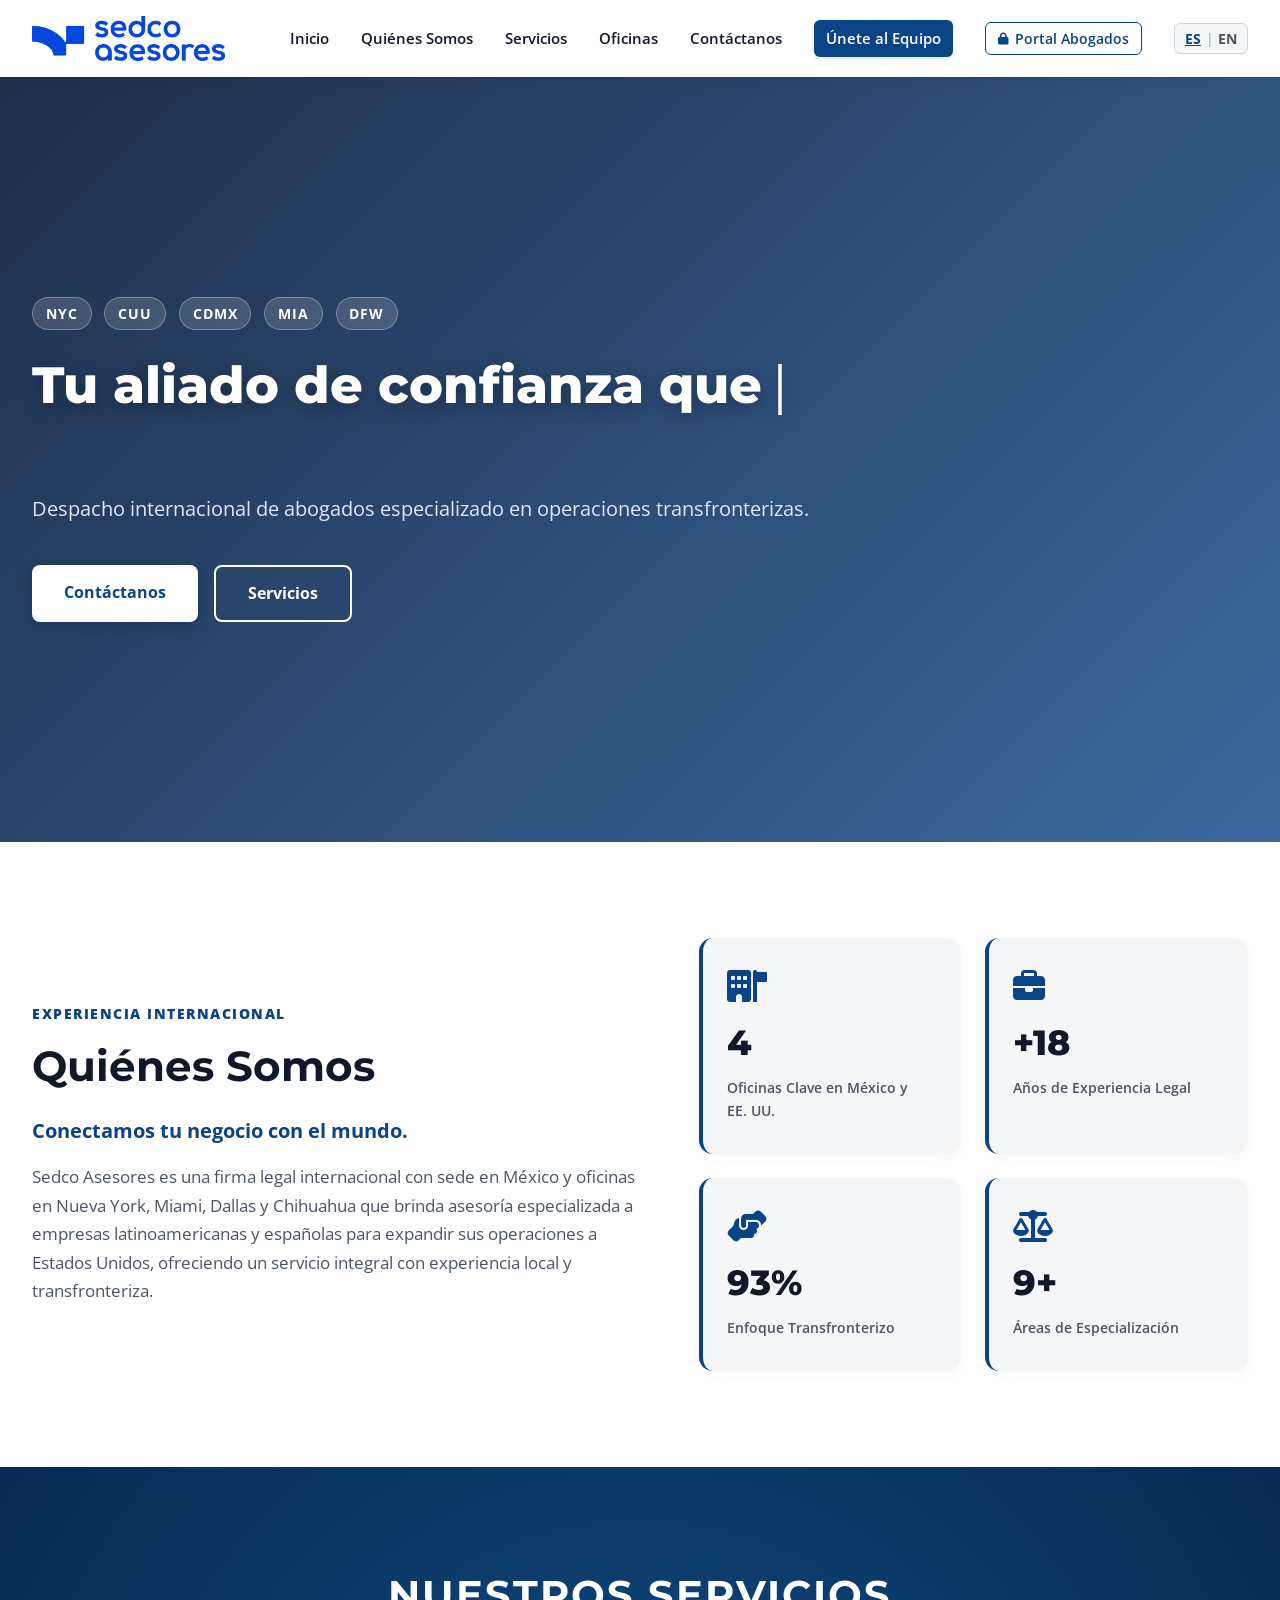
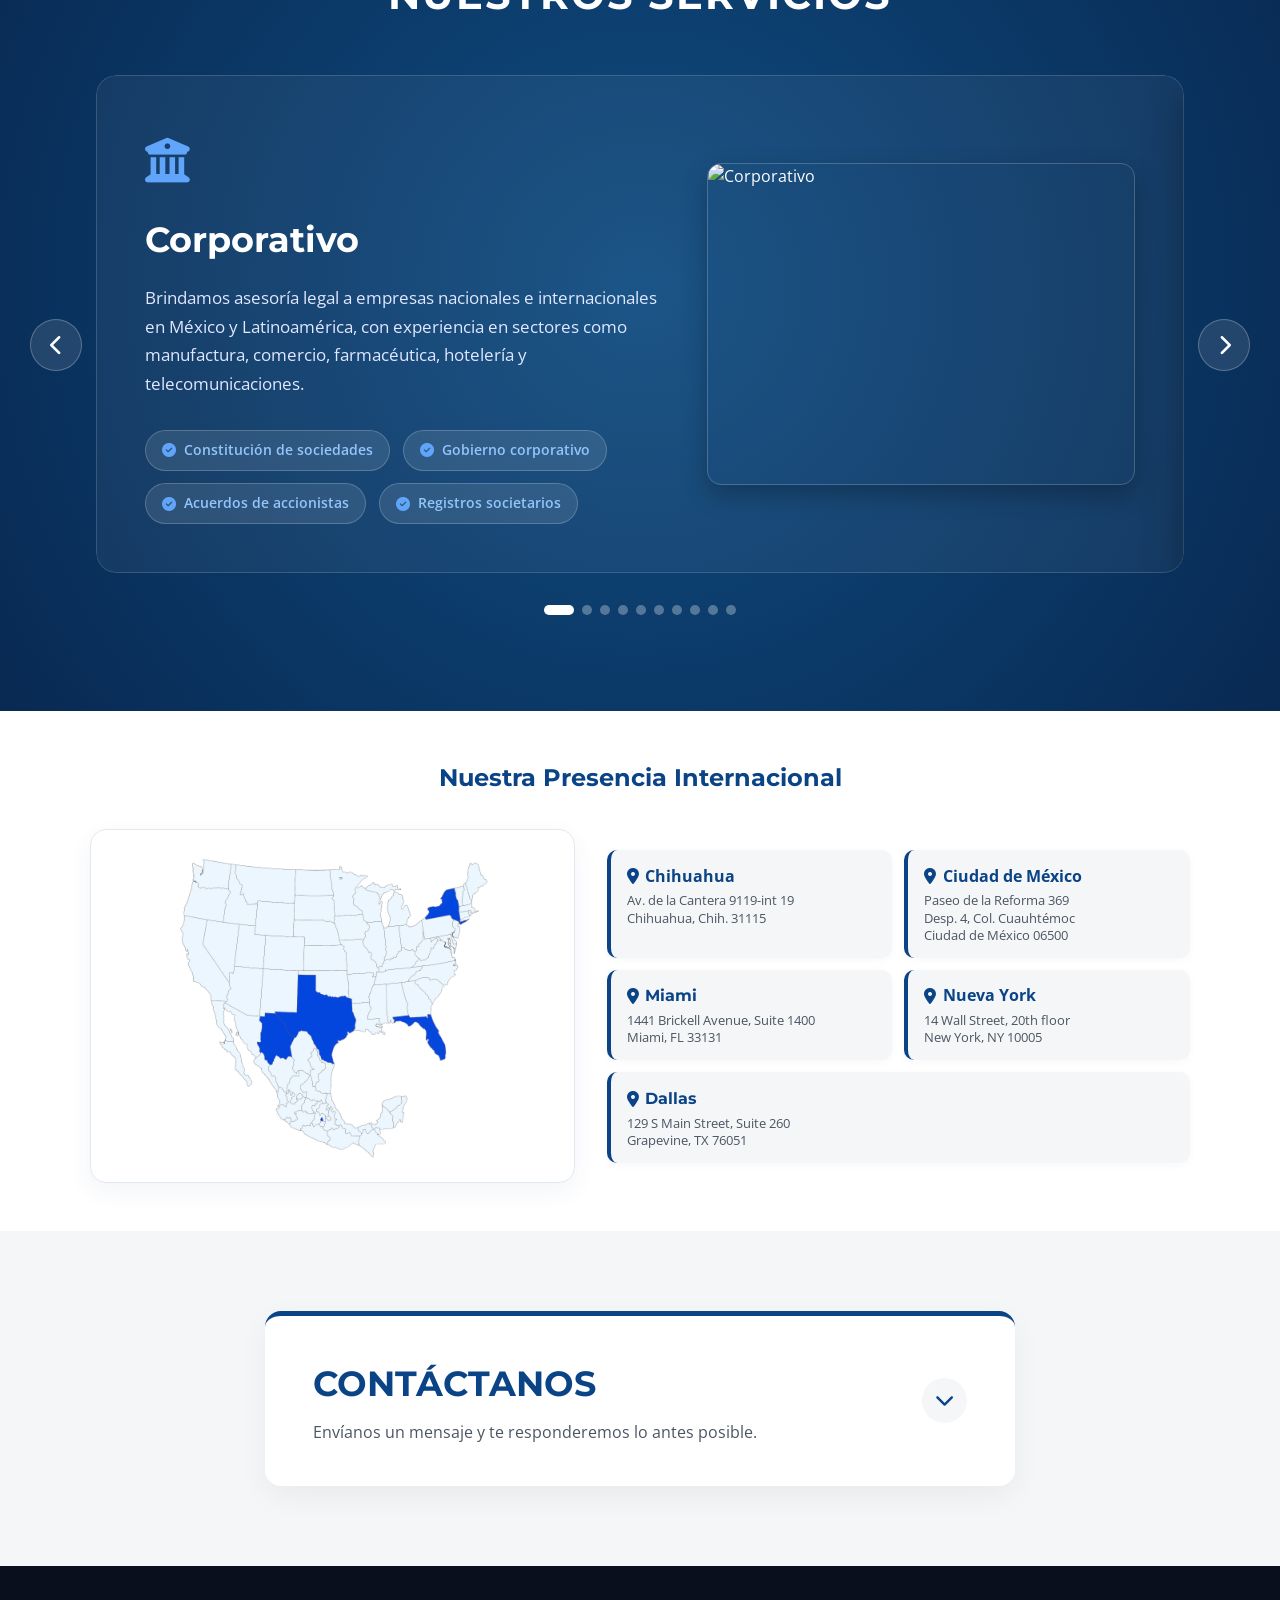
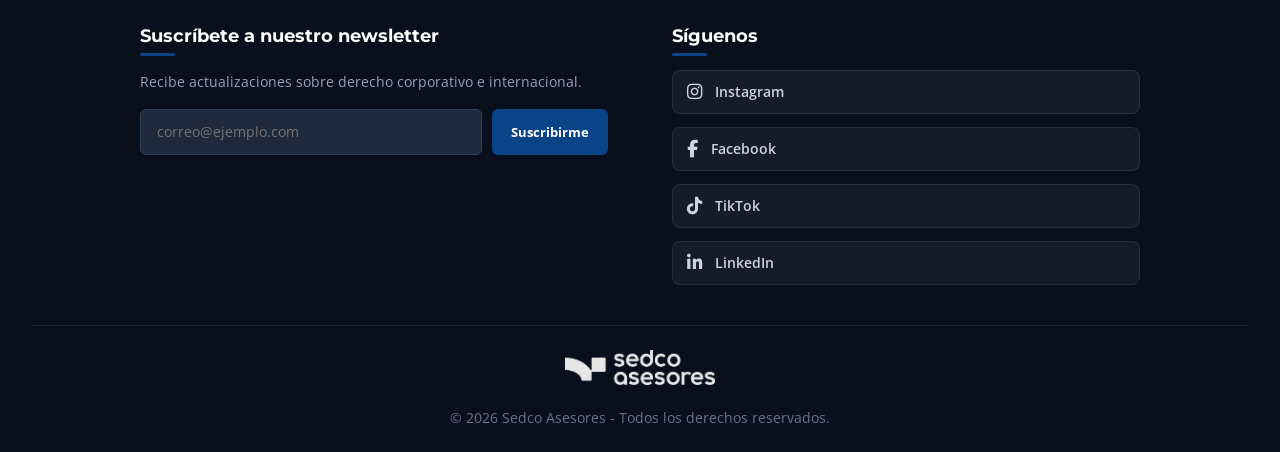
==== commit 84b47feb: "Conectar formulario de footer con backend y Mailchimp" ====
--- a/index.html
+++ b/index.html
@@ -33,16 +33,16 @@
                 
                 <!-- BOTÓN BOLSA DE TRABAJO -->
                 <li>
-                    <a href="bolsa-trabajo.html" style="background: var(--primary-blue); color: white; padding: 6px 12px; border-radius: 6px; box-shadow: 0 2px 4px rgba(0,0,0,0.1); transition: background 0.3s; display: inline-block;" onmouseover="this.style.background='#0056B3'" onmouseout="this.style.background='var(--primary-blue)'">
+                    <a href="bolsa-trabajo.html" data-i18n="nav_join" style="background: var(--primary-blue); color: white; padding: 6px 12px; border-radius: 6px; box-shadow: 0 2px 4px rgba(0,0,0,0.1); transition: background 0.3s; display: inline-block;" onmouseover="this.style.background='#0056B3'" onmouseout="this.style.background='var(--primary-blue)'">
                         Únete al Equipo
                     </a>
                 </li>
 
-                <!-- BOTÓN ACCESO PRIVADO (PORTAL ABOGADOS) -->
+                <!-- BOTÓN ACCESO PRIVADO -->
                 <li>
                     <a href="login.html" style="border: 1px solid var(--primary-blue); color: var(--primary-blue); padding: 5px 12px; border-radius: 6px; font-weight: 600; font-size: 0.85rem; display: inline-flex; align-items: center; gap: 6px; text-decoration: none; transition: all 0.3s;" onmouseover="this.style.background='var(--primary-blue)'; this.style.color='#ffffff';" onmouseout="this.style.background='transparent'; this.style.color='var(--primary-blue)';">
                         <i class="fa-solid fa-lock" style="font-size: 0.75rem;"></i>
-                        <span>Portal Abogados</span>
+                        <span data-i18n="nav_portal">Portal Abogados</span>
                     </a>
                 </li>
 
@@ -414,9 +414,11 @@
             <div class="footer-col newsletter-col">
                 <h4 data-i18n="newsletter_title">Suscríbete a nuestro newsletter</h4>
                 <p data-i18n="newsletter_desc">Recibe actualizaciones sobre derecho corporativo e internacional.</p>
-                <form class="newsletter-form" onsubmit="event.preventDefault(); alert('¡Gracias por suscribirte!');">
-                    <input type="email" placeholder="correo@ejemplo.com" required>
-                    <button type="submit" data-i18n="newsletter_btn">Suscribirme</button>
+                
+                <!-- Formulario Newsletter conectado con backend y Mailchimp -->
+                <form class="newsletter-form" id="formNewsletter">
+                    <input type="email" id="emailNewsletter" placeholder="correo@ejemplo.com" required>
+                    <button type="submit" id="btnNewsletter" data-i18n="newsletter_btn">Suscribirme</button>
                 </form>
             </div>
 
@@ -450,5 +452,55 @@
     </footer>
 
     <script src="js/script.js"></script>
+
+    <!-- Script de Integración con el Backend para Newsletter -->
+    <script>
+        document.addEventListener('DOMContentLoaded', () => {
+            const formNewsletter = document.getElementById('formNewsletter');
+            const inputNewsletter = document.getElementById('emailNewsletter');
+            const btnNewsletter = document.getElementById('btnNewsletter');
+
+            if (formNewsletter) {
+                formNewsletter.addEventListener('submit', async (e) => {
+                    e.preventDefault();
+
+                    const correo = inputNewsletter.value.trim();
+                    if (!correo || !correo.includes('@')) {
+                        alert('Por favor ingresa un correo electrónico válido.');
+                        inputNewsletter.focus();
+                        return;
+                    }
+
+                    const textoOriginal = btnNewsletter.innerText;
+                    btnNewsletter.disabled = true;
+                    btnNewsletter.innerText = 'Suscribiendo...';
+
+                    const API_URL = (window.location.hostname === 'localhost' || window.location.hostname === '127.0.0.1')
+                        ? 'http://localhost:3000/api'
+                        : 'https://sedco-backend.onrender.com/api';
+
+                    try {
+                        const res = await fetch(`${API_URL}/newsletter`, {
+                            method: 'POST',
+                            headers: { 'Content-Type': 'application/json' },
+                            body: JSON.stringify({ correo })
+                        });
+
+                        const data = await res.json();
+                        alert(data.message || 'Respuesta recibida del servidor.');
+
+                        if (res.ok && data.status === 'success') {
+                            inputNewsletter.value = '';
+                        }
+                    } catch (error) {
+                        alert('No se pudo procesar la suscripción. Intenta de nuevo más tarde.');
+                    } finally {
+                        btnNewsletter.disabled = false;
+                        btnNewsletter.innerText = textoOriginal;
+                    }
+                });
+            }
+        });
+    </script>
 </body>
 </html>
